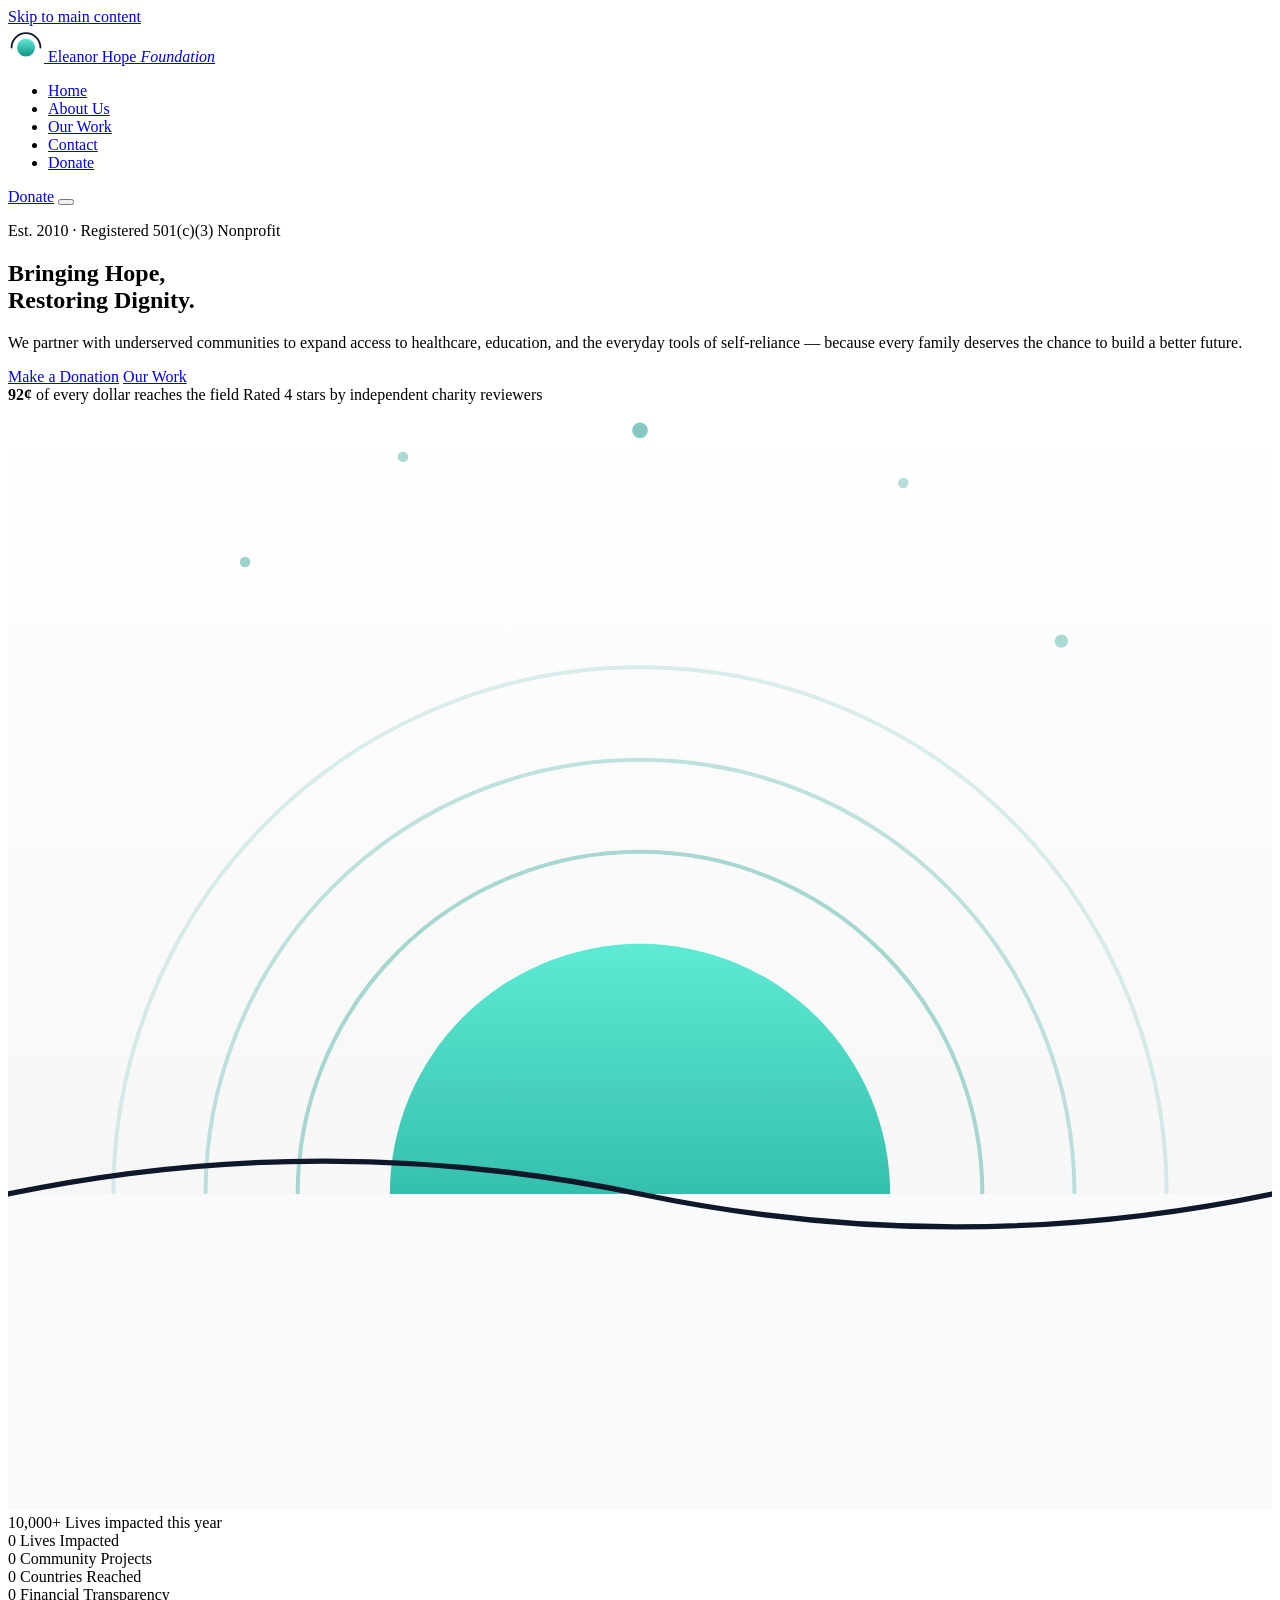
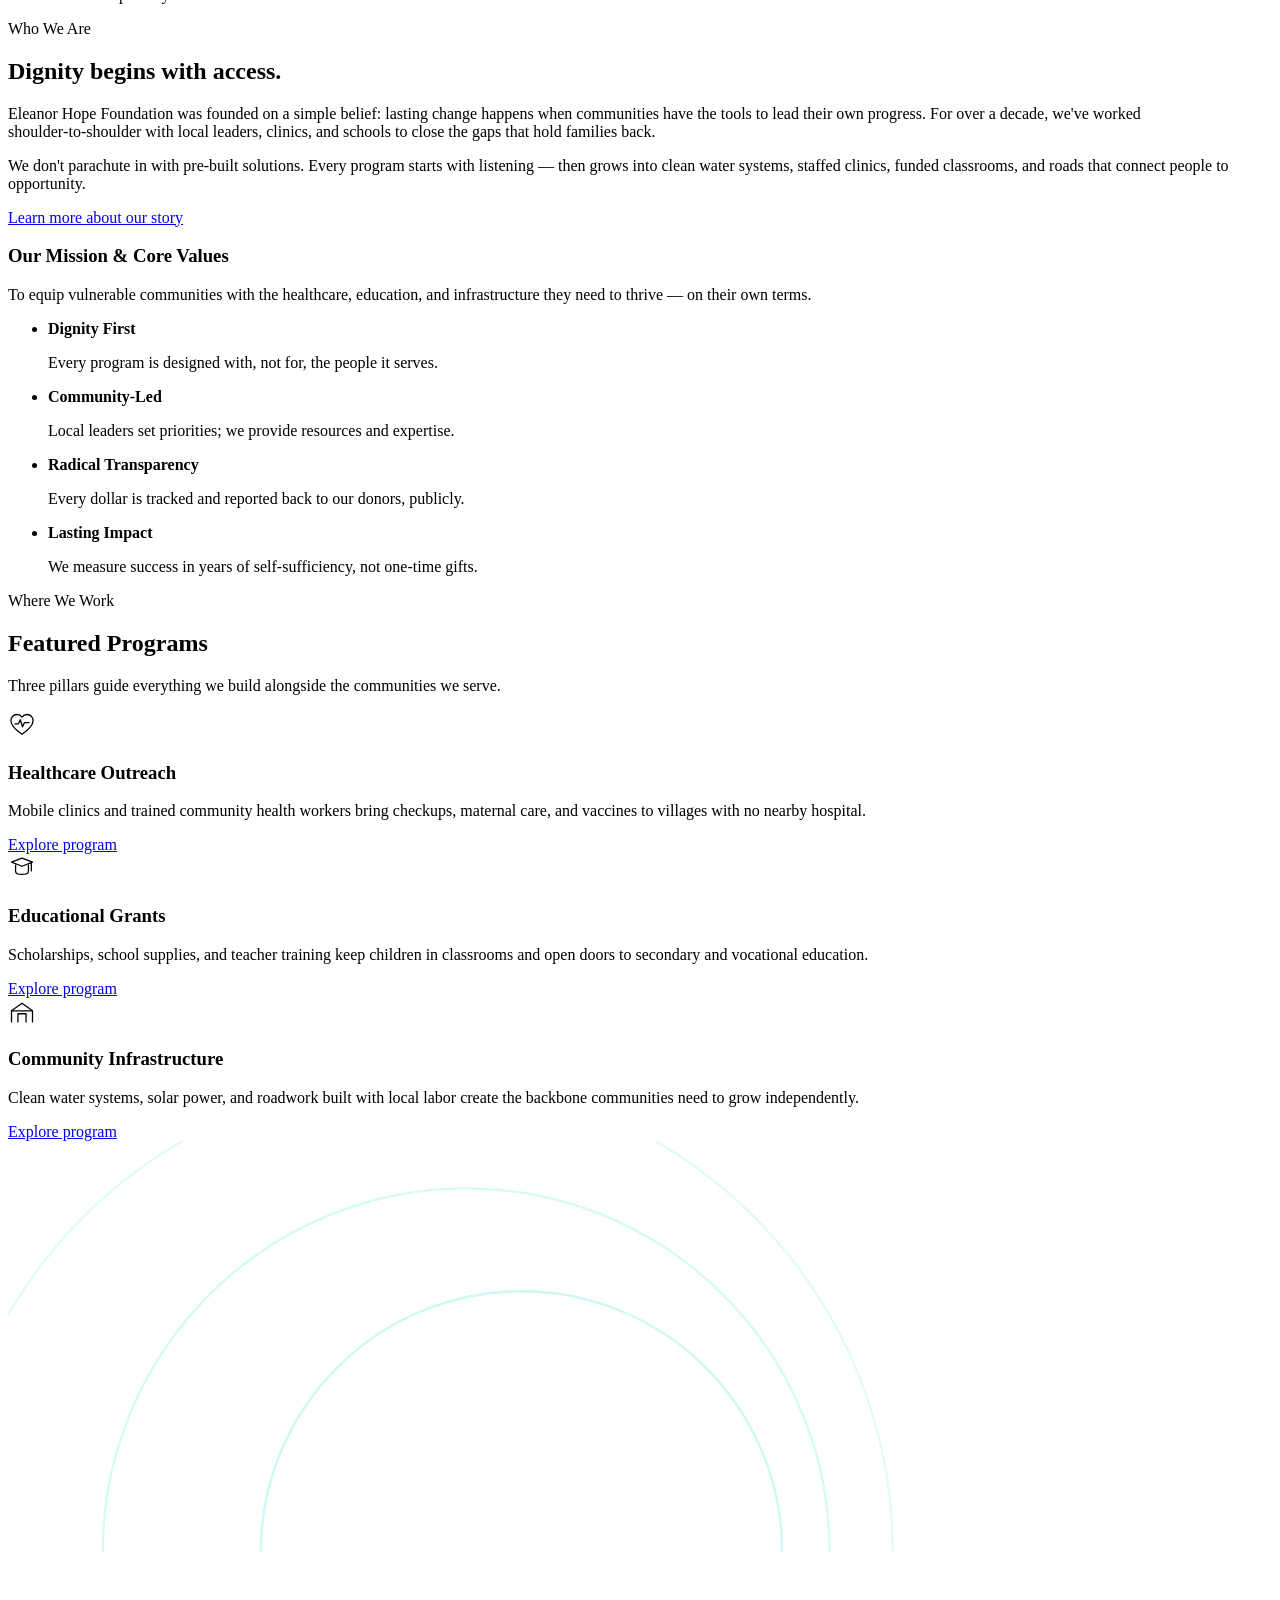
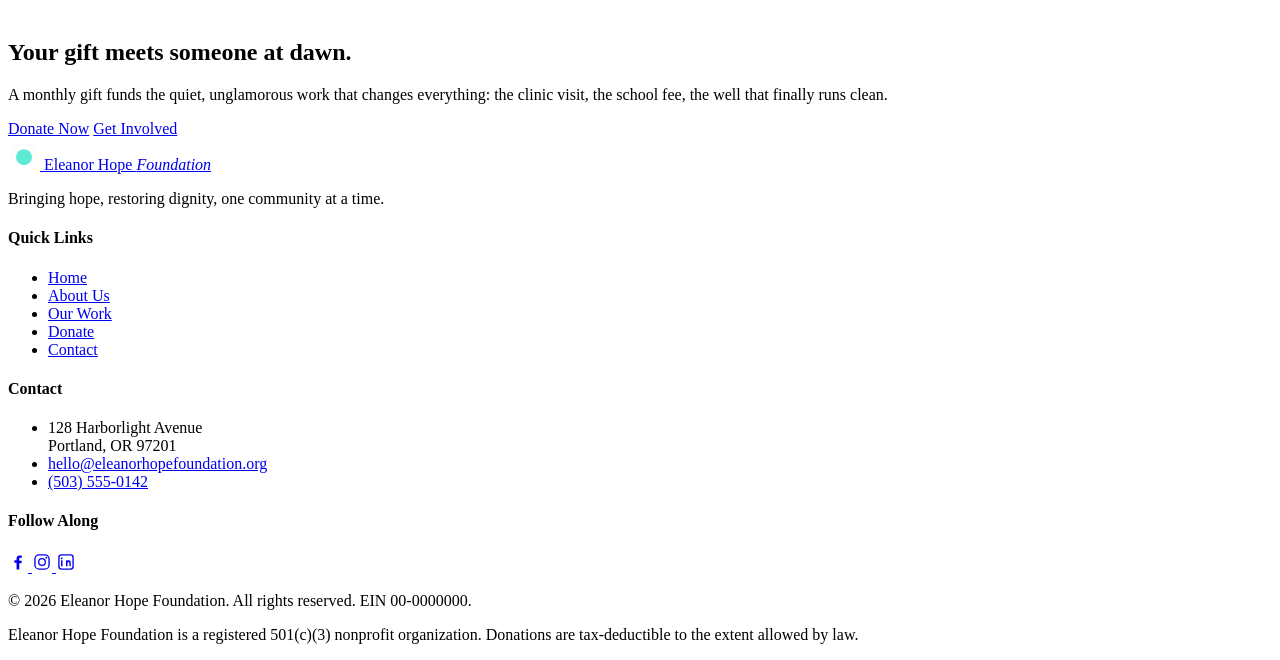
==== index.html @ 96073b72 "Force fix file casing for index.html" ====
<!DOCTYPE html>
<html lang="en">
<head>
<meta charset="UTF-8">
<meta name="viewport" content="width=device-width, initial-scale=1.0">
<title>Eleanor Hope Foundation — Bringing Hope, Restoring Dignity</title>
<meta name="description" content="Eleanor Hope Foundation partners with underserved communities to expand access to healthcare, education, and community infrastructure.">
<link rel="stylesheet" href="style.css">
</head>
<body>

<a class="skip-link" href="#main">Skip to main content</a>

<header class="site-header" id="site-header">
  <div class="container header-inner">

    <a href="index.html" class="brand">
      <span class="brand-mark" aria-hidden="true">
        <svg viewBox="0 0 40 40" width="36" height="36">
          <circle cx="20" cy="24" r="10" fill="url(#markGrad)"/>
          <path d="M4 24a16 16 0 0 1 32 0" fill="none" stroke="#0F172A" stroke-width="2" stroke-linecap="round"/>
          <defs>
            <linearGradient id="markGrad" x1="0" y1="0" x2="0" y2="1">
              <stop offset="0" stop-color="#5EEAD4"/>
              <stop offset="1" stop-color="#0D9488"/>
            </linearGradient>
          </defs>
        </svg>
      </span>
      <span class="brand-name">Eleanor Hope <em>Foundation</em></span>
    </a>

    <nav class="main-nav" id="main-nav" aria-label="Primary">
      <ul>
        <li><a href="index.html" class="active" aria-current="page">Home</a></li>
        <li><a href="about.html">About Us</a></li>
        <li><a href="programs.html">Our Work</a></li>
        <li><a href="contact.html">Contact</a></li>
        <li><a href="donate.html" class="btn btn-primary btn-donate-mobile">Donate</a></li>
      </ul>
    </nav>
    <div class="nav-backdrop" id="nav-backdrop"></div>

    <div class="header-actions">
      <a href="donate.html" class="btn btn-primary btn-sm btn-donate">Donate</a>
      <button class="hamburger" id="hamburger" aria-label="Toggle navigation menu" aria-expanded="false" aria-controls="main-nav">
        <span></span><span></span><span></span>
      </button>
    </div>

  </div>
</header>

<main id="main">

  <!-- ============ HERO ============ -->
  <section class="hero">
    <div class="container hero-inner">

      <div class="hero-content">
        <p class="eyebrow">Est. 2010 · Registered 501(c)(3) Nonprofit</p>
        <h1>Bringing Hope,<br><span class="text-teal">Restoring Dignity.</span></h1>
        <p class="hero-sub">We partner with underserved communities to expand access to healthcare, education, and the everyday tools of self‑reliance — because every family deserves the chance to build a better future.</p>
        <div class="hero-actions">
          <a href="donate.html" class="btn btn-primary btn-lg">Make a Donation</a>
          <a href="programs.html" class="btn btn-outline btn-lg">Our Work</a>
        </div>
        <div class="hero-trust">
          <span><strong>92¢</strong> of every dollar reaches the field</span>
          <span class="divider" aria-hidden="true"></span>
          <span>Rated 4 stars by independent charity reviewers</span>
        </div>
      </div>

      <div class="hero-visual" aria-hidden="true">
        <svg viewBox="0 0 480 420" width="100%" height="100%" preserveAspectRatio="xMidYMax meet">
          <defs>
            <linearGradient id="sunGrad" x1="0" y1="0" x2="0" y2="1">
              <stop offset="0" stop-color="#5EEAD4"/>
              <stop offset="1" stop-color="#0D9488"/>
            </linearGradient>
            <linearGradient id="skyFade" x1="0" y1="0" x2="0" y2="1">
              <stop offset="0" stop-color="#0F172A" stop-opacity="0"/>
              <stop offset="1" stop-color="#0F172A" stop-opacity="0.05"/>
            </linearGradient>
          </defs>
          <rect x="0" y="0" width="480" height="420" fill="url(#skyFade)"/>
          <circle cx="240" cy="10" r="3" fill="#0D9488" opacity="0.5"/>
          <circle cx="90" cy="60" r="2" fill="#0D9488" opacity="0.4"/>
          <circle cx="400" cy="90" r="2.5" fill="#0D9488" opacity="0.35"/>
          <circle cx="340" cy="30" r="2" fill="#0D9488" opacity="0.3"/>
          <circle cx="150" cy="20" r="2" fill="#0D9488" opacity="0.35"/>
          <path d="M40 300a200 200 0 0 1 400 0" fill="none" stroke="#0D9488" stroke-opacity="0.15" stroke-width="1.5"/>
          <path d="M75 300a165 165 0 0 1 330 0" fill="none" stroke="#0D9488" stroke-opacity="0.25" stroke-width="1.5"/>
          <path d="M110 300a130 130 0 0 1 260 0" fill="none" stroke="#0D9488" stroke-opacity="0.35" stroke-width="1.5"/>
          <circle cx="240" cy="300" r="95" fill="url(#sunGrad)"/>
          <rect x="0" y="300" width="480" height="120" fill="#F8FAFC"/>
          <path d="M0 300 Q 120 275 240 300 T 480 300" fill="none" stroke="#0F172A" stroke-width="2" stroke-linecap="round"/>
        </svg>

        <div class="hero-float-card">
          <span class="hero-float-number">10,000+</span>
          <span class="hero-float-label">Lives impacted this year</span>
        </div>
      </div>

    </div>
  </section>

  <!-- ============ IMPACT STATS ============ -->
  <section class="stats-bar" aria-label="Our impact in numbers">
    <div class="container stats-grid">
      <div class="stat">
        <span class="stat-number" data-count="10000" data-suffix="+">0</span>
        <span class="stat-label">Lives Impacted</span>
      </div>
      <div class="stat">
        <span class="stat-number" data-count="50" data-suffix="+">0</span>
        <span class="stat-label">Community Projects</span>
      </div>
      <div class="stat">
        <span class="stat-number" data-count="18" data-suffix="">0</span>
        <span class="stat-label">Countries Reached</span>
      </div>
      <div class="stat">
        <span class="stat-number" data-count="100" data-suffix="%">0</span>
        <span class="stat-label">Financial Transparency</span>
      </div>
    </div>
  </section>

  <!-- ============ ABOUT OVERVIEW ============ -->
  <section class="about-overview section">
    <div class="container about-grid">

      <div class="about-text">
        <p class="eyebrow">Who We Are</p>
        <h2>Dignity begins with access.</h2>
        <p>Eleanor Hope Foundation was founded on a simple belief: lasting change happens when communities have the tools to lead their own progress. For over a decade, we've worked shoulder‑to‑shoulder with local leaders, clinics, and schools to close the gaps that hold families back.</p>
        <p>We don't parachute in with pre‑built solutions. Every program starts with listening — then grows into clean water systems, staffed clinics, funded classrooms, and roads that connect people to opportunity.</p>
        <a href="about.html" class="link-arrow">Learn more about our story</a>
      </div>

      <div class="mission-card">
        <h3>Our Mission &amp; Core Values</h3>
        <p class="mission-statement">To equip vulnerable communities with the healthcare, education, and infrastructure they need to thrive — on their own terms.</p>
        <ul class="values-list">
          <li>
            <span class="value-mark" aria-hidden="true"></span>
            <div>
              <strong>Dignity First</strong>
              <p>Every program is designed with, not for, the people it serves.</p>
            </div>
          </li>
          <li>
            <span class="value-mark" aria-hidden="true"></span>
            <div>
              <strong>Community‑Led</strong>
              <p>Local leaders set priorities; we provide resources and expertise.</p>
            </div>
          </li>
          <li>
            <span class="value-mark" aria-hidden="true"></span>
            <div>
              <strong>Radical Transparency</strong>
              <p>Every dollar is tracked and reported back to our donors, publicly.</p>
            </div>
          </li>
          <li>
            <span class="value-mark" aria-hidden="true"></span>
            <div>
              <strong>Lasting Impact</strong>
              <p>We measure success in years of self‑sufficiency, not one‑time gifts.</p>
            </div>
          </li>
        </ul>
      </div>

    </div>
  </section>

  <!-- ============ FEATURED PROGRAMS ============ -->
  <section class="programs section" id="programs">
    <div class="container">

      <div class="section-heading">
        <p class="eyebrow">Where We Work</p>
        <h2>Featured Programs</h2>
        <p class="section-sub">Three pillars guide everything we build alongside the communities we serve.</p>
      </div>

      <div class="programs-grid">

        <article class="program-card">
          <div class="program-icon" aria-hidden="true">
            <svg viewBox="0 0 48 48" width="28" height="28">
              <path d="M24 40C13 32 5 25 5 16.5 5 10.6 9.6 6 15.4 6c3.4 0 6.5 1.7 8.6 4.4C26.1 7.7 29.2 6 32.6 6 38.4 6 43 10.6 43 16.5 43 25 35 32 24 40Z" fill="none" stroke="currentColor" stroke-width="2.2" stroke-linejoin="round"/>
              <path d="M12 22h6l3-7 4 12 3-7h8" fill="none" stroke="currentColor" stroke-width="2.2" stroke-linecap="round" stroke-linejoin="round"/>
            </svg>
          </div>
          <h3>Healthcare Outreach</h3>
          <p>Mobile clinics and trained community health workers bring checkups, maternal care, and vaccines to villages with no nearby hospital.</p>
          <a href="programs.html" class="link-arrow">Explore program</a>
        </article>

        <article class="program-card">
          <div class="program-icon" aria-hidden="true">
            <svg viewBox="0 0 48 48" width="28" height="28">
              <path d="M6 14 24 7l18 7-18 7Z" fill="none" stroke="currentColor" stroke-width="2.2" stroke-linejoin="round"/>
              <path d="M13 19v11c0 2.8 4.9 5 11 5s11-2.2 11-5V19" fill="none" stroke="currentColor" stroke-width="2.2" stroke-linecap="round"/>
              <path d="M40 16v13" fill="none" stroke="currentColor" stroke-width="2.2" stroke-linecap="round"/>
            </svg>
          </div>
          <h3>Educational Grants</h3>
          <p>Scholarships, school supplies, and teacher training keep children in classrooms and open doors to secondary and vocational education.</p>
          <a href="programs.html" class="link-arrow">Explore program</a>
        </article>

        <article class="program-card">
          <div class="program-icon" aria-hidden="true">
            <svg viewBox="0 0 48 48" width="28" height="28">
              <path d="M6 42V22l18-13 18 13v20" fill="none" stroke="currentColor" stroke-width="2.2" stroke-linejoin="round"/>
              <path d="M17 42V27h14v15" fill="none" stroke="currentColor" stroke-width="2.2" stroke-linejoin="round"/>
              <path d="M6 22h36" fill="none" stroke="currentColor" stroke-width="2.2" stroke-linecap="round"/>
            </svg>
          </div>
          <h3>Community Infrastructure</h3>
          <p>Clean water systems, solar power, and roadwork built with local labor create the backbone communities need to grow independently.</p>
          <a href="programs.html" class="link-arrow">Explore program</a>
        </article>

      </div>
    </div>
  </section>

  <!-- ============ CTA BANNER ============ -->
  <section class="cta-banner">
    <div class="cta-decoration" aria-hidden="true">
      <svg viewBox="0 0 800 300" width="100%" height="100%" preserveAspectRatio="none">
        <path d="M-40 260a300 300 0 0 1 600 0" fill="none" stroke="#5EEAD4" stroke-opacity="0.18" stroke-width="1.5"/>
        <path d="M60 260a230 230 0 0 1 460 0" fill="none" stroke="#5EEAD4" stroke-opacity="0.25" stroke-width="1.5"/>
        <path d="M160 260a165 165 0 0 1 330 0" fill="none" stroke="#5EEAD4" stroke-opacity="0.3" stroke-width="1.5"/>
      </svg>
    </div>
    <div class="container cta-inner">
      <h2>Your gift meets someone at dawn.</h2>
      <p>A monthly gift funds the quiet, unglamorous work that changes everything: the clinic visit, the school fee, the well that finally runs clean.</p>
      <div class="cta-actions">
        <a href="donate.html" class="btn btn-primary btn-lg">Donate Now</a>
        <a href="contact.html" class="btn btn-ghost btn-lg">Get Involved</a>
      </div>
    </div>
  </section>

</main>

<footer class="site-footer">
  <div class="container footer-grid">

    <div class="footer-brand">
      <a href="index.html" class="brand brand-footer">
        <span class="brand-mark" aria-hidden="true">
          <svg viewBox="0 0 40 40" width="32" height="32">
            <circle cx="20" cy="24" r="10" fill="#5EEAD4"/>
            <path d="M4 24a16 16 0 0 1 32 0" fill="none" stroke="#F8FAFC" stroke-width="2" stroke-linecap="round"/>
          </svg>
        </span>
        <span class="brand-name">Eleanor Hope <em>Foundation</em></span>
      </a>
      <p class="footer-tagline">Bringing hope, restoring dignity, one community at a time.</p>
    </div>

    <nav class="footer-col" aria-label="Footer navigation">
      <h4>Quick Links</h4>
      <ul>
        <li><a href="index.html">Home</a></li>
        <li><a href="about.html">About Us</a></li>
        <li><a href="programs.html">Our Work</a></li>
        <li><a href="donate.html">Donate</a></li>
        <li><a href="contact.html">Contact</a></li>
      </ul>
    </nav>

    <div class="footer-col">
      <h4>Contact</h4>
      <ul class="footer-contact">
        <li>128 Harborlight Avenue<br>Portland, OR 97201</li>
        <li><a href="mailto:hello@eleanorhopefoundation.org">hello@eleanorhopefoundation.org</a></li>
        <li><a href="tel:+15035550142">(503) 555‑0142</a></li>
      </ul>
    </div>

    <div class="footer-col">
      <h4>Follow Along</h4>
      <div class="social-links">
        <a href="#" aria-label="Eleanor Hope Foundation on Facebook">
          <svg viewBox="0 0 24 24" width="20" height="20"><path fill="currentColor" d="M13.5 21v-7.6h2.6l.4-3h-3v-1.9c0-.9.2-1.5 1.5-1.5h1.6V4.3C15.9 4.2 15 4.1 14 4.1c-2.2 0-3.7 1.3-3.7 3.8v2.1H7.7v3h2.6V21h3.2Z"/></svg>
        </a>
        <a href="#" aria-label="Eleanor Hope Foundation on Instagram">
          <svg viewBox="0 0 24 24" width="20" height="20"><rect x="3.5" y="3.5" width="17" height="17" rx="5" fill="none" stroke="currentColor" stroke-width="1.6"/><circle cx="12" cy="12" r="4" fill="none" stroke="currentColor" stroke-width="1.6"/><circle cx="17.2" cy="6.8" r="1.1" fill="currentColor"/></svg>
        </a>
        <a href="#" aria-label="Eleanor Hope Foundation on LinkedIn">
          <svg viewBox="0 0 24 24" width="20" height="20"><rect x="3.5" y="3.5" width="17" height="17" rx="3" fill="none" stroke="currentColor" stroke-width="1.6"/><path fill="currentColor" d="M7.8 10v7.2H6V10h1.8Zm-.9-1.4a1 1 0 1 1 0-2.1 1 1 0 0 1 0 2.1ZM17.9 17.2h-1.8v-3.6c0-.9-.3-1.5-1.1-1.5-.6 0-1 .4-1.1.8-.1.2-.1.4-.1.7v3.6H12s0-6.5 0-7.2h1.8v1c.2-.4.7-1 1.7-1 1.2 0 2.2.8 2.2 2.6v4.6Z"/></svg>
        </a>
      </div>
    </div>

  </div>

  <div class="footer-bottom">
    <div class="container footer-bottom-inner">
      <p>© 2026 Eleanor Hope Foundation. All rights reserved. EIN 00‑0000000.</p>
      <p>Eleanor Hope Foundation is a registered 501(c)(3) nonprofit organization. Donations are tax‑deductible to the extent allowed by law.</p>
    </div>
  </div>
</footer>

<script src="script.js"></script>
</body>
</html>
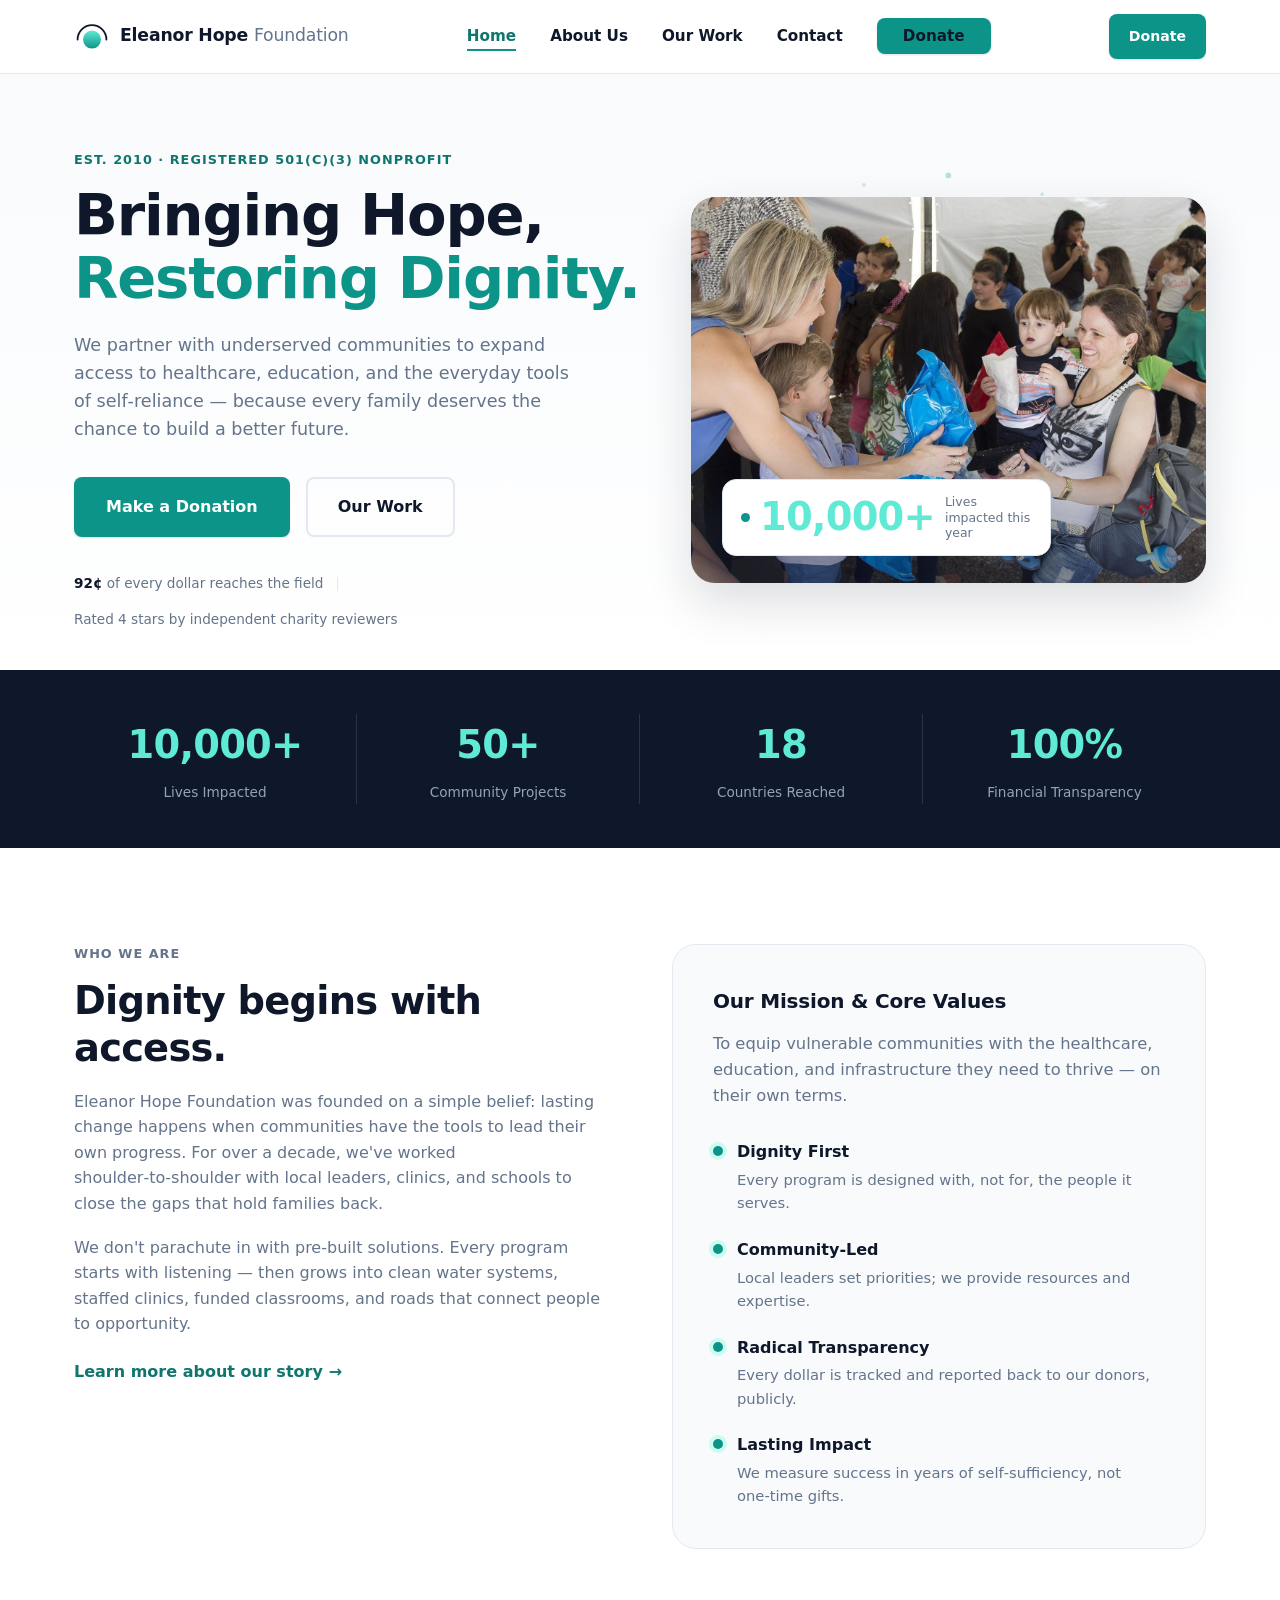
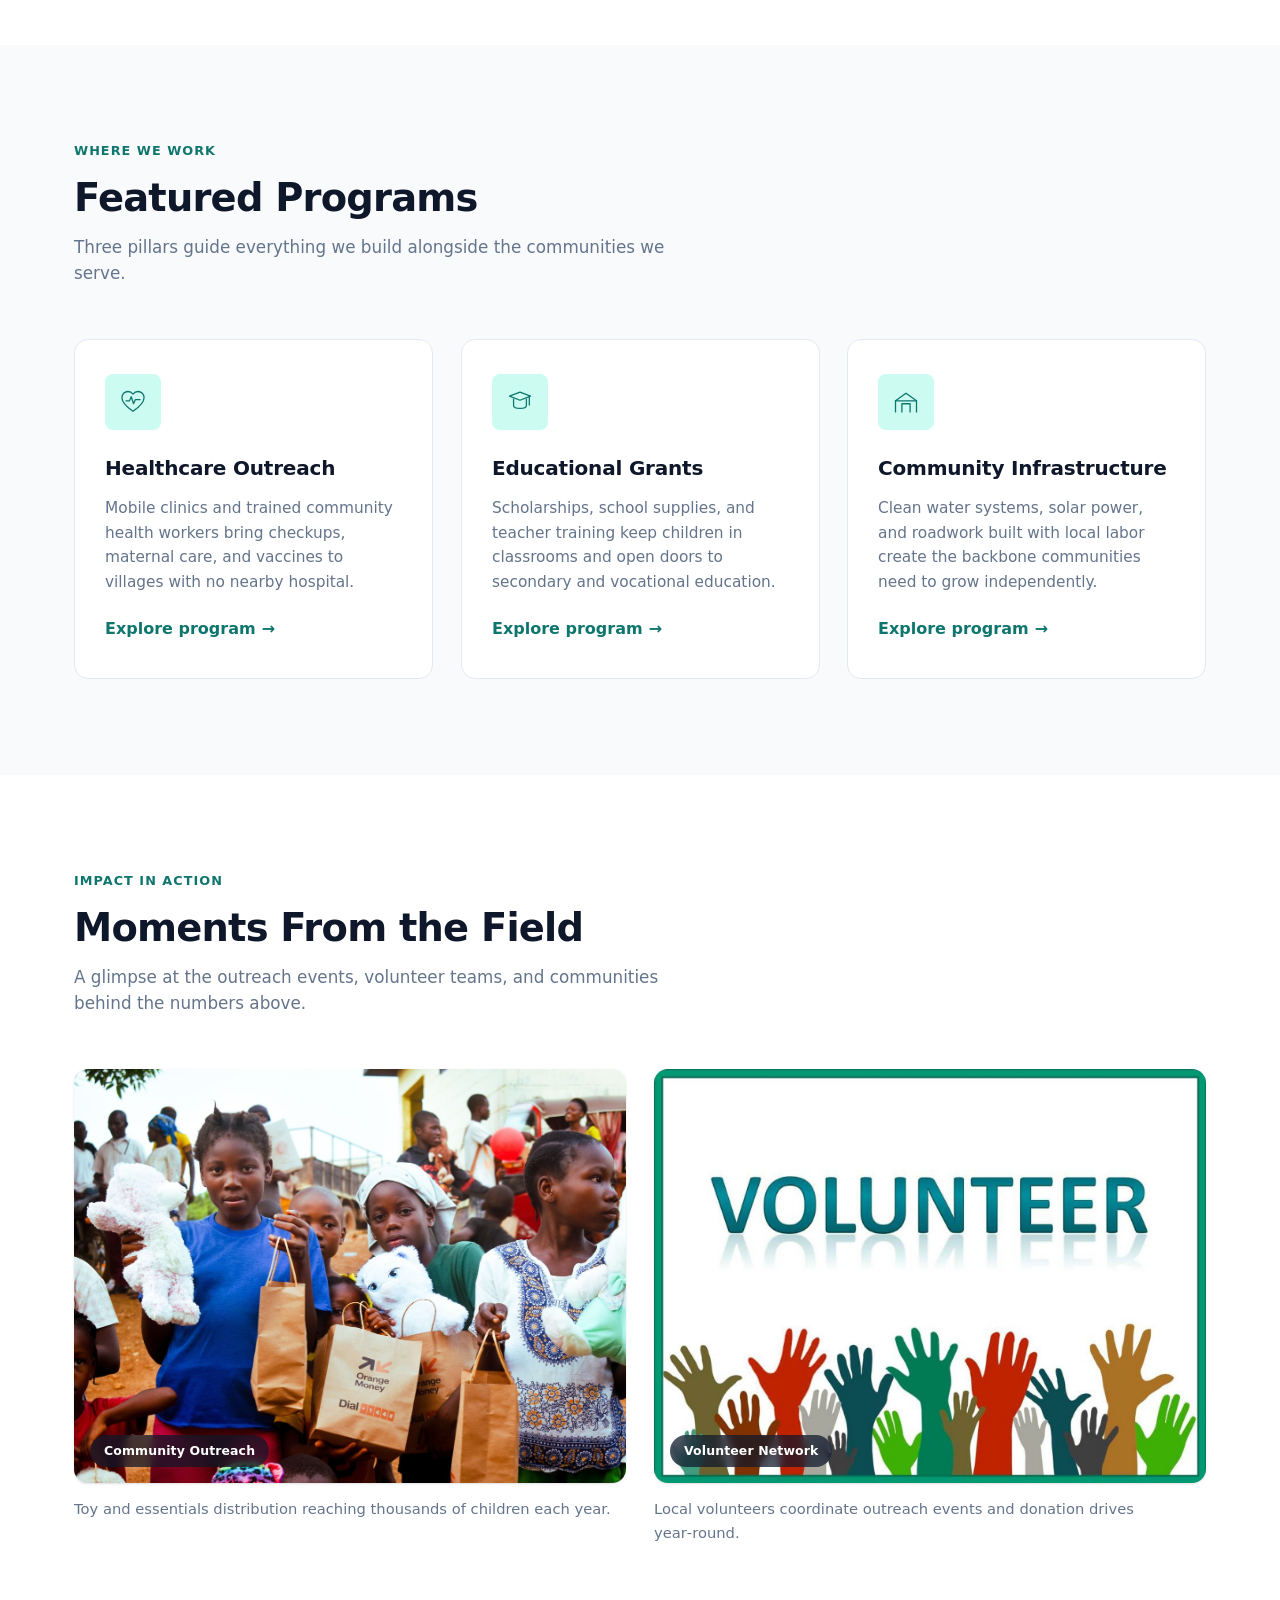
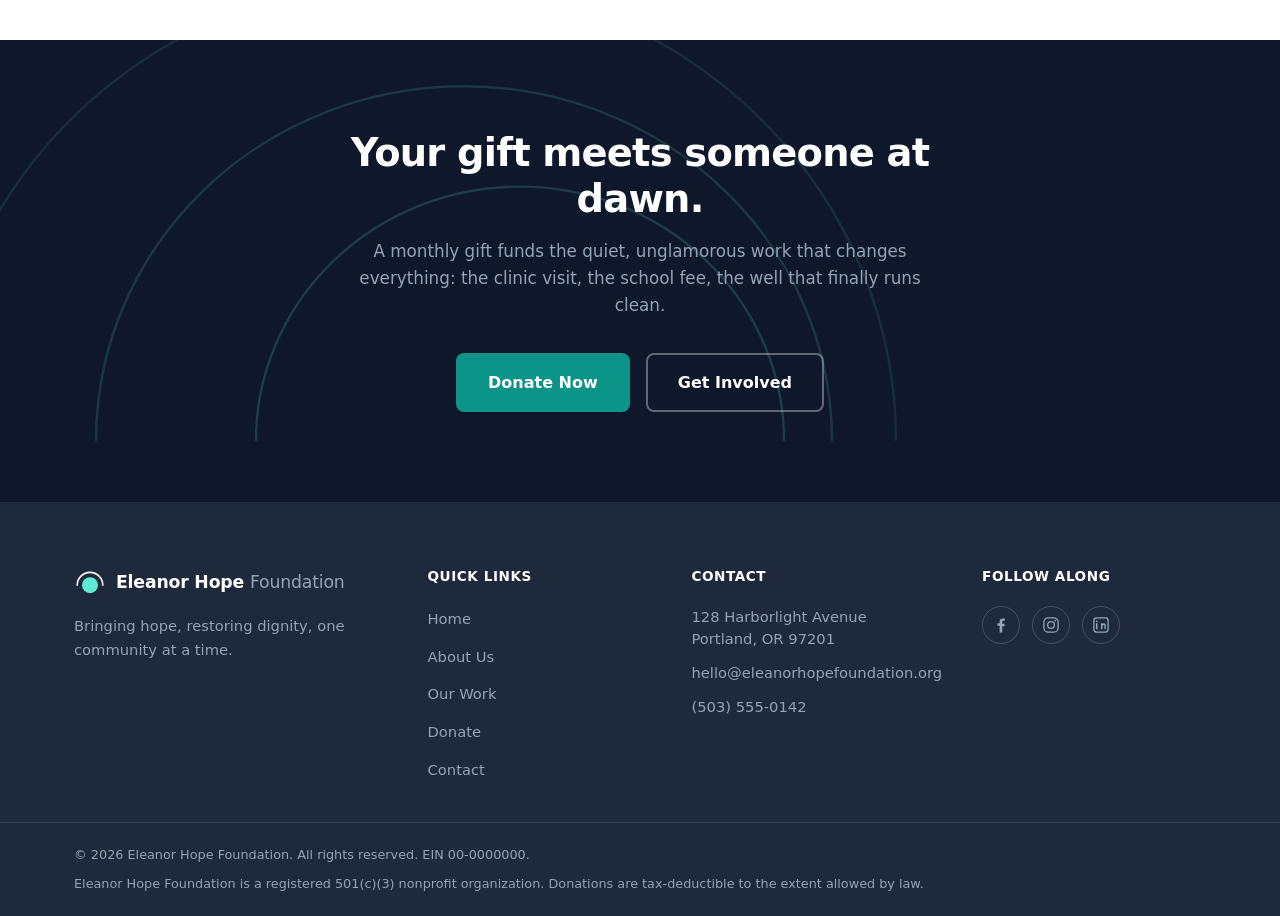
==== commit 0282469c: "Add new images and styling to homepage" ====
--- a/index.html
+++ b/index.html
@@ -72,35 +72,45 @@
         </div>
       </div>
 
-      <div class="hero-visual" aria-hidden="true">
-        <svg viewBox="0 0 480 420" width="100%" height="100%" preserveAspectRatio="xMidYMax meet">
-          <defs>
-            <linearGradient id="sunGrad" x1="0" y1="0" x2="0" y2="1">
-              <stop offset="0" stop-color="#5EEAD4"/>
-              <stop offset="1" stop-color="#0D9488"/>
-            </linearGradient>
-            <linearGradient id="skyFade" x1="0" y1="0" x2="0" y2="1">
-              <stop offset="0" stop-color="#0F172A" stop-opacity="0"/>
-              <stop offset="1" stop-color="#0F172A" stop-opacity="0.05"/>
-            </linearGradient>
-          </defs>
-          <rect x="0" y="0" width="480" height="420" fill="url(#skyFade)"/>
-          <circle cx="240" cy="10" r="3" fill="#0D9488" opacity="0.5"/>
-          <circle cx="90" cy="60" r="2" fill="#0D9488" opacity="0.4"/>
-          <circle cx="400" cy="90" r="2.5" fill="#0D9488" opacity="0.35"/>
-          <circle cx="340" cy="30" r="2" fill="#0D9488" opacity="0.3"/>
-          <circle cx="150" cy="20" r="2" fill="#0D9488" opacity="0.35"/>
-          <path d="M40 300a200 200 0 0 1 400 0" fill="none" stroke="#0D9488" stroke-opacity="0.15" stroke-width="1.5"/>
-          <path d="M75 300a165 165 0 0 1 330 0" fill="none" stroke="#0D9488" stroke-opacity="0.25" stroke-width="1.5"/>
-          <path d="M110 300a130 130 0 0 1 260 0" fill="none" stroke="#0D9488" stroke-opacity="0.35" stroke-width="1.5"/>
-          <circle cx="240" cy="300" r="95" fill="url(#sunGrad)"/>
-          <rect x="0" y="300" width="480" height="120" fill="#F8FAFC"/>
-          <path d="M0 300 Q 120 275 240 300 T 480 300" fill="none" stroke="#0F172A" stroke-width="2" stroke-linecap="round"/>
-        </svg>
-
-        <div class="hero-float-card">
-          <span class="hero-float-number">10,000+</span>
-          <span class="hero-float-label">Lives impacted this year</span>
+      <div class="hero-visual">
+        <div class="hero-visual-decoration" aria-hidden="true">
+          <svg viewBox="0 0 480 420" width="100%" height="100%" preserveAspectRatio="xMidYMax meet">
+            <defs>
+              <linearGradient id="sunGrad" x1="0" y1="0" x2="0" y2="1">
+                <stop offset="0" stop-color="#5EEAD4"/>
+                <stop offset="1" stop-color="#0D9488"/>
+              </linearGradient>
+              <linearGradient id="skyFade" x1="0" y1="0" x2="0" y2="1">
+                <stop offset="0" stop-color="#0F172A" stop-opacity="0"/>
+                <stop offset="1" stop-color="#0F172A" stop-opacity="0.05"/>
+              </linearGradient>
+            </defs>
+            <rect x="0" y="0" width="480" height="420" fill="url(#skyFade)"/>
+            <circle cx="240" cy="10" r="3" fill="#0D9488" opacity="0.5"/>
+            <circle cx="90" cy="60" r="2" fill="#0D9488" opacity="0.4"/>
+            <circle cx="400" cy="90" r="2.5" fill="#0D9488" opacity="0.35"/>
+            <circle cx="340" cy="30" r="2" fill="#0D9488" opacity="0.3"/>
+            <circle cx="150" cy="20" r="2" fill="#0D9488" opacity="0.35"/>
+            <path d="M40 300a200 200 0 0 1 400 0" fill="none" stroke="#0D9488" stroke-opacity="0.15" stroke-width="1.5"/>
+            <path d="M75 300a165 165 0 0 1 330 0" fill="none" stroke="#0D9488" stroke-opacity="0.25" stroke-width="1.5"/>
+            <path d="M110 300a130 130 0 0 1 260 0" fill="none" stroke="#0D9488" stroke-opacity="0.35" stroke-width="1.5"/>
+            <circle cx="240" cy="300" r="95" fill="url(#sunGrad)"/>
+          </svg>
+        </div>
+
+        <div class="hero-photo-frame">
+          <img
+            src="images/hero-impact.jpg"
+            alt="A volunteer smiles while handing a bag of supplies to a young child during a community outreach event."
+            class="hero-photo"
+            width="1600" height="1066"
+            loading="eager" fetchpriority="high">
+
+          <div class="hero-float-card">
+            <span class="pulse-dot" aria-hidden="true"></span>
+            <span class="hero-float-number stat-number" data-count="10000" data-suffix="+">0</span>
+            <span class="hero-float-label">Lives impacted this year</span>
+          </div>
         </div>
       </div>
 
@@ -133,7 +143,7 @@
   <section class="about-overview section">
     <div class="container about-grid">
 
-      <div class="about-text">
+      <div class="about-text reveal">
         <p class="eyebrow">Who We Are</p>
         <h2>Dignity begins with access.</h2>
         <p>Eleanor Hope Foundation was founded on a simple belief: lasting change happens when communities have the tools to lead their own progress. For over a decade, we've worked shoulder‑to‑shoulder with local leaders, clinics, and schools to close the gaps that hold families back.</p>
@@ -141,7 +151,7 @@
         <a href="about.html" class="link-arrow">Learn more about our story</a>
       </div>
 
-      <div class="mission-card">
+      <div class="mission-card reveal">
         <h3>Our Mission &amp; Core Values</h3>
         <p class="mission-statement">To equip vulnerable communities with the healthcare, education, and infrastructure they need to thrive — on their own terms.</p>
         <ul class="values-list">
@@ -183,7 +193,7 @@
   <section class="programs section" id="programs">
     <div class="container">
 
-      <div class="section-heading">
+      <div class="section-heading reveal">
         <p class="eyebrow">Where We Work</p>
         <h2>Featured Programs</h2>
         <p class="section-sub">Three pillars guide everything we build alongside the communities we serve.</p>
@@ -191,7 +201,7 @@
 
       <div class="programs-grid">
 
-        <article class="program-card">
+        <article class="program-card reveal">
           <div class="program-icon" aria-hidden="true">
             <svg viewBox="0 0 48 48" width="28" height="28">
               <path d="M24 40C13 32 5 25 5 16.5 5 10.6 9.6 6 15.4 6c3.4 0 6.5 1.7 8.6 4.4C26.1 7.7 29.2 6 32.6 6 38.4 6 43 10.6 43 16.5 43 25 35 32 24 40Z" fill="none" stroke="currentColor" stroke-width="2.2" stroke-linejoin="round"/>
@@ -203,7 +213,7 @@
           <a href="programs.html" class="link-arrow">Explore program</a>
         </article>
 
-        <article class="program-card">
+        <article class="program-card reveal">
           <div class="program-icon" aria-hidden="true">
             <svg viewBox="0 0 48 48" width="28" height="28">
               <path d="M6 14 24 7l18 7-18 7Z" fill="none" stroke="currentColor" stroke-width="2.2" stroke-linejoin="round"/>
@@ -216,7 +226,7 @@
           <a href="programs.html" class="link-arrow">Explore program</a>
         </article>
 
-        <article class="program-card">
+        <article class="program-card reveal">
           <div class="program-icon" aria-hidden="true">
             <svg viewBox="0 0 48 48" width="28" height="28">
               <path d="M6 42V22l18-13 18 13v20" fill="none" stroke="currentColor" stroke-width="2.2" stroke-linejoin="round"/>
@@ -228,6 +238,44 @@
           <p>Clean water systems, solar power, and roadwork built with local labor create the backbone communities need to grow independently.</p>
           <a href="programs.html" class="link-arrow">Explore program</a>
         </article>
+
+      </div>
+    </div>
+  </section>
+
+  <!-- ============ IMPACT GALLERY ============ -->
+  <section class="gallery section" id="gallery">
+    <div class="container">
+
+      <div class="section-heading reveal">
+        <p class="eyebrow">Impact in Action</p>
+        <h2>Moments From the Field</h2>
+        <p class="section-sub">A glimpse at the outreach events, volunteer teams, and communities behind the numbers above.</p>
+      </div>
+
+      <div class="gallery-grid">
+
+        <figure class="gallery-card reveal">
+          <div class="gallery-media">
+            <img
+              src="images/community-outreach.jpg"
+              alt="A group of children hold stuffed animal toys and gift bags after a community aid distribution event."
+              loading="lazy" width="1400" height="933">
+            <span class="gallery-badge">Community Outreach</span>
+          </div>
+          <figcaption>Toy and essentials distribution reaching thousands of children each year.</figcaption>
+        </figure>
+
+        <figure class="gallery-card reveal">
+          <div class="gallery-media">
+            <img
+              src="images/volunteer-banner.jpg"
+              alt="Illustration of raised hands in many colors beneath the word Volunteer, encouraging community members to get involved."
+              loading="lazy" width="1400" height="1050">
+            <span class="gallery-badge">Volunteer Network</span>
+          </div>
+          <figcaption>Local volunteers coordinate outreach events and donation drives year‑round.</figcaption>
+        </figure>
 
       </div>
     </div>
@@ -242,7 +290,7 @@
         <path d="M160 260a165 165 0 0 1 330 0" fill="none" stroke="#5EEAD4" stroke-opacity="0.3" stroke-width="1.5"/>
       </svg>
     </div>
-    <div class="container cta-inner">
+    <div class="container cta-inner reveal">
       <h2>Your gift meets someone at dawn.</h2>
       <p>A monthly gift funds the quiet, unglamorous work that changes everything: the clinic visit, the school fee, the well that finally runs clean.</p>
       <div class="cta-actions">
--- a/style.css
+++ b/style.css
@@ -0,0 +1,792 @@
+/* ============================================
+   Eleanor Hope Foundation — Stylesheet
+   ============================================ */
+
+:root {
+  /* Color tokens */
+  --navy: #0F172A;
+  --navy-700: #1E293B;
+  --teal: #0D9488;
+  --teal-600: #0F766E;
+  --teal-300: #5EEAD4;
+  --teal-100: #CCFBF1;
+  --warm-gray: #F8FAFC;
+  --white: #FFFFFF;
+  --slate-500: #64748B;
+  --slate-400: #94A3B8;
+  --slate-200: #E2E8F0;
+  --slate-100: #F1F5F9;
+
+  /* Type */
+  --font-sans: 'Inter', system-ui, -apple-system, 'Segoe UI', Roboto, Helvetica, Arial, sans-serif;
+
+  /* Layout */
+  --container-w: 1180px;
+  --radius-sm: 8px;
+  --radius-md: 14px;
+  --radius-lg: 24px;
+  --shadow-sm: 0 1px 2px rgba(15, 23, 42, 0.06), 0 1px 3px rgba(15, 23, 42, 0.08);
+  --shadow-md: 0 8px 24px rgba(15, 23, 42, 0.08);
+  --shadow-lg: 0 20px 48px rgba(15, 23, 42, 0.14);
+  --transition: 200ms cubic-bezier(0.4, 0, 0.2, 1);
+}
+
+/* ============ Reset ============ */
+*, *::before, *::after { box-sizing: border-box; }
+html { scroll-behavior: smooth; }
+@media (prefers-reduced-motion: reduce) {
+  html { scroll-behavior: auto; }
+  *, *::before, *::after {
+    animation-duration: 0.01ms !important;
+    animation-iteration-count: 1 !important;
+    transition-duration: 0.01ms !important;
+    scroll-behavior: auto !important;
+  }
+}
+
+body {
+  margin: 0;
+  font-family: var(--font-sans);
+  color: var(--navy);
+  background: var(--white);
+  line-height: 1.6;
+  -webkit-font-smoothing: antialiased;
+}
+
+img, svg { display: block; max-width: 100%; }
+a { color: inherit; text-decoration: none; }
+ul { margin: 0; padding: 0; list-style: none; }
+h1, h2, h3, h4, p { margin: 0; }
+button { font: inherit; cursor: pointer; }
+
+.container {
+  width: 100%;
+  max-width: var(--container-w);
+  margin-inline: auto;
+  padding-inline: 24px;
+}
+
+.section { padding-block: 96px; }
+
+:focus-visible {
+  outline: 3px solid var(--teal);
+  outline-offset: 3px;
+  border-radius: 4px;
+}
+
+.skip-link {
+  position: absolute;
+  left: -999px;
+  top: auto;
+  background: var(--navy);
+  color: var(--white);
+  padding: 12px 20px;
+  border-radius: var(--radius-sm);
+  z-index: 200;
+}
+.skip-link:focus {
+  left: 24px;
+  top: 24px;
+}
+
+/* ============ Typography ============ */
+h1 {
+  font-size: clamp(2.4rem, 4.6vw, 3.6rem);
+  font-weight: 800;
+  letter-spacing: -0.02em;
+  line-height: 1.1;
+}
+h2 {
+  font-size: clamp(1.9rem, 3vw, 2.5rem);
+  font-weight: 800;
+  letter-spacing: -0.02em;
+  line-height: 1.2;
+}
+h3 {
+  font-size: 1.25rem;
+  font-weight: 700;
+  letter-spacing: -0.01em;
+}
+.eyebrow {
+  font-size: 0.8rem;
+  font-weight: 700;
+  letter-spacing: 0.08em;
+  text-transform: uppercase;
+  color: var(--teal-600);
+  margin-bottom: 14px;
+}
+.text-teal { color: var(--teal); }
+
+.link-arrow {
+  display: inline-flex;
+  align-items: center;
+  gap: 6px;
+  margin-top: 22px;
+  font-weight: 600;
+  color: var(--teal-600);
+  border-bottom: 2px solid transparent;
+  transition: border-color var(--transition);
+}
+.link-arrow::after {
+  content: "→";
+  transition: transform var(--transition);
+}
+.link-arrow:hover { border-color: var(--teal-600); }
+.link-arrow:hover::after { transform: translateX(3px); }
+
+/* ============ Buttons ============ */
+.btn {
+  display: inline-flex;
+  align-items: center;
+  justify-content: center;
+  gap: 8px;
+  padding: 12px 24px;
+  border-radius: var(--radius-sm);
+  font-weight: 600;
+  font-size: 0.95rem;
+  border: 2px solid transparent;
+  transition: transform var(--transition), box-shadow var(--transition), background var(--transition), border-color var(--transition), color var(--transition);
+  white-space: nowrap;
+}
+.btn-lg { padding: 15px 30px; font-size: 1rem; }
+.btn-sm { padding: 9px 18px; font-size: 0.88rem; }
+
+.btn-primary {
+  background: var(--teal);
+  color: var(--white);
+  box-shadow: var(--shadow-sm);
+}
+.btn-primary:hover {
+  background: var(--teal-600);
+  transform: translateY(-2px);
+  box-shadow: var(--shadow-md);
+}
+
+.btn-outline {
+  background: transparent;
+  color: var(--navy);
+  border-color: var(--slate-200);
+}
+.btn-outline:hover {
+  border-color: var(--navy);
+  transform: translateY(-2px);
+}
+
+.btn-ghost {
+  background: transparent;
+  color: var(--white);
+  border-color: rgba(248, 250, 252, 0.35);
+}
+.btn-ghost:hover {
+  border-color: var(--white);
+  transform: translateY(-2px);
+}
+
+/* ============ Header ============ */
+.site-header {
+  position: sticky;
+  top: 0;
+  z-index: 100;
+  background: rgba(255, 255, 255, 0.92);
+  backdrop-filter: blur(10px);
+  border-bottom: 1px solid var(--slate-200);
+}
+
+.header-inner {
+  display: flex;
+  align-items: center;
+  justify-content: space-between;
+  gap: 24px;
+  padding-block: 14px;
+}
+
+.brand {
+  display: flex;
+  align-items: center;
+  gap: 10px;
+  flex-shrink: 0;
+}
+.brand-name {
+  font-weight: 800;
+  font-size: 1.08rem;
+  letter-spacing: -0.01em;
+  color: var(--navy);
+}
+.brand-name em {
+  font-style: normal;
+  font-weight: 500;
+  color: var(--slate-500);
+}
+
+.main-nav ul {
+  display: flex;
+  align-items: center;
+  gap: 34px;
+}
+.main-nav a {
+  font-weight: 600;
+  font-size: 0.95rem;
+  color: var(--navy);
+  position: relative;
+  padding-block: 4px;
+}
+.main-nav a::after {
+  content: "";
+  position: absolute;
+  left: 0;
+  bottom: -2px;
+  width: 0;
+  height: 2px;
+  background: var(--teal);
+  transition: width var(--transition);
+}
+.main-nav a:hover::after,
+.main-nav a.active::after {
+  width: 100%;
+}
+.main-nav a.active { color: var(--teal-600); }
+
+.header-actions {
+  display: flex;
+  align-items: center;
+  gap: 14px;
+}
+
+.hamburger {
+  display: none;
+  flex-direction: column;
+  justify-content: center;
+  gap: 5px;
+  width: 40px;
+  height: 40px;
+  background: transparent;
+  border: 1px solid var(--slate-200);
+  border-radius: var(--radius-sm);
+  padding: 0;
+}
+.hamburger span {
+  display: block;
+  width: 18px;
+  height: 2px;
+  margin-inline: auto;
+  background: var(--navy);
+  transition: transform var(--transition), opacity var(--transition);
+}
+.hamburger[aria-expanded="true"] span:nth-child(1) { transform: translateY(7px) rotate(45deg); }
+.hamburger[aria-expanded="true"] span:nth-child(2) { opacity: 0; }
+.hamburger[aria-expanded="true"] span:nth-child(3) { transform: translateY(-7px) rotate(-45deg); }
+
+/* ============ Hero ============ */
+.hero {
+  background: linear-gradient(180deg, var(--warm-gray) 0%, var(--white) 100%);
+  overflow: hidden;
+}
+.hero-inner {
+  display: grid;
+  grid-template-columns: 1.05fr 0.95fr;
+  align-items: center;
+  gap: 48px;
+  padding-block: 76px 40px;
+}
+.hero-sub {
+  margin-top: 20px;
+  font-size: 1.1rem;
+  color: var(--slate-500);
+  max-width: 46ch;
+}
+.hero-actions {
+  display: flex;
+  flex-wrap: wrap;
+  gap: 16px;
+  margin-top: 34px;
+}
+.hero-trust {
+  display: flex;
+  flex-wrap: wrap;
+  align-items: center;
+  gap: 14px;
+  margin-top: 36px;
+  font-size: 0.85rem;
+  color: var(--slate-500);
+}
+.hero-trust strong { color: var(--navy); }
+.hero-trust .divider {
+  width: 1px;
+  height: 14px;
+  background: var(--slate-200);
+}
+
+.hero-visual {
+  position: relative;
+}
+
+/* Faint arc motif sitting behind the hero photo */
+.hero-visual-decoration {
+  position: absolute;
+  inset: -8% -6% 6% -6%;
+  z-index: 0;
+  opacity: 0.55;
+  pointer-events: none;
+}
+
+.hero-photo-frame {
+  position: relative;
+  z-index: 1;
+  border-radius: var(--radius-lg);
+  overflow: hidden;
+  box-shadow: var(--shadow-lg);
+  aspect-ratio: 4 / 3;
+  isolation: isolate;
+}
+.hero-photo {
+  width: 100%;
+  height: 100%;
+  object-fit: cover;
+  display: block;
+  transition: transform 700ms cubic-bezier(0.4, 0, 0.2, 1);
+}
+.hero-photo-frame:hover .hero-photo {
+  transform: scale(1.045);
+}
+/* Soft gradient so the badge stays legible over any photo */
+.hero-photo-frame::after {
+  content: "";
+  position: absolute;
+  inset: 0;
+  background: linear-gradient(0deg, rgba(15, 23, 42, 0.45) 0%, rgba(15, 23, 42, 0) 38%);
+  pointer-events: none;
+}
+
+.hero-float-card {
+  position: absolute;
+  z-index: 2;
+  bottom: 7%;
+  left: 6%;
+  display: flex;
+  align-items: center;
+  gap: 10px;
+  background: var(--white);
+  border-radius: var(--radius-md);
+  box-shadow: var(--shadow-lg);
+  padding: 14px 18px;
+  border: 1px solid var(--slate-200);
+  animation: floatY 4.5s ease-in-out infinite;
+}
+.hero-float-number {
+  font-size: 1.3rem;
+  font-weight: 800;
+  color: var(--navy);
+  line-height: 1;
+}
+.hero-float-label {
+  font-size: 0.78rem;
+  color: var(--slate-500);
+  font-weight: 500;
+  max-width: 11ch;
+  line-height: 1.25;
+}
+.pulse-dot {
+  flex-shrink: 0;
+  width: 9px;
+  height: 9px;
+  border-radius: 50%;
+  background: var(--teal);
+  animation: pulseRing 2s ease-out infinite;
+}
+
+/* ============ Keyframes ============ */
+@keyframes floatY {
+  0%, 100% { transform: translateY(0); }
+  50% { transform: translateY(-10px); }
+}
+@keyframes pulseRing {
+  0% { box-shadow: 0 0 0 0 rgba(13, 148, 136, 0.45); }
+  70% { box-shadow: 0 0 0 9px rgba(13, 148, 136, 0); }
+  100% { box-shadow: 0 0 0 0 rgba(13, 148, 136, 0); }
+}
+
+/* ============ Stats bar ============ */
+.stats-bar {
+  background: var(--navy);
+}
+.stats-grid {
+  display: grid;
+  grid-template-columns: repeat(4, 1fr);
+  padding-block: 44px;
+}
+.stat {
+  display: flex;
+  flex-direction: column;
+  align-items: center;
+  gap: 6px;
+  text-align: center;
+  padding-inline: 12px;
+  border-right: 1px solid rgba(248, 250, 252, 0.12);
+}
+.stat:last-child { border-right: none; }
+.stat-number {
+  font-size: clamp(1.8rem, 3vw, 2.4rem);
+  font-weight: 800;
+  color: var(--teal-300);
+  letter-spacing: -0.02em;
+}
+.stat-label {
+  font-size: 0.85rem;
+  font-weight: 500;
+  color: var(--slate-400);
+}
+
+/* ============ About overview ============ */
+.about-overview { background: var(--white); }
+.about-grid {
+  display: grid;
+  grid-template-columns: 1fr 1fr;
+  gap: 64px;
+  align-items: start;
+}
+.about-text p { color: var(--slate-500); margin-top: 18px; }
+.about-text p:first-of-type { margin-top: 0; }
+
+.mission-card {
+  background: var(--warm-gray);
+  border: 1px solid var(--slate-200);
+  border-radius: var(--radius-lg);
+  padding: 40px;
+}
+.mission-statement {
+  margin-top: 14px;
+  color: var(--slate-500);
+  font-size: 1.02rem;
+}
+.values-list {
+  margin-top: 30px;
+  display: flex;
+  flex-direction: column;
+  gap: 22px;
+}
+.values-list li {
+  display: flex;
+  gap: 14px;
+  align-items: flex-start;
+}
+.value-mark {
+  flex-shrink: 0;
+  width: 10px;
+  height: 10px;
+  margin-top: 7px;
+  border-radius: 50%;
+  background: var(--teal);
+  box-shadow: 0 0 0 4px var(--teal-100);
+}
+.values-list strong {
+  display: block;
+  font-size: 1rem;
+  margin-bottom: 3px;
+}
+.values-list p {
+  color: var(--slate-500);
+  font-size: 0.92rem;
+}
+
+/* ============ Programs ============ */
+.programs { background: var(--warm-gray); }
+.section-heading {
+  max-width: 620px;
+  margin-bottom: 52px;
+}
+.section-sub {
+  margin-top: 12px;
+  color: var(--slate-500);
+  font-size: 1.05rem;
+}
+
+.programs-grid {
+  display: grid;
+  grid-template-columns: repeat(3, 1fr);
+  gap: 28px;
+}
+.program-card {
+  background: var(--white);
+  border: 1px solid var(--slate-200);
+  border-radius: var(--radius-md);
+  padding: 34px 30px;
+  transition: transform var(--transition), box-shadow var(--transition), border-color var(--transition);
+}
+.program-card:hover {
+  transform: translateY(-6px);
+  box-shadow: var(--shadow-lg);
+  border-color: var(--teal);
+}
+.program-icon {
+  width: 56px;
+  height: 56px;
+  display: flex;
+  align-items: center;
+  justify-content: center;
+  border-radius: var(--radius-sm);
+  background: var(--teal-100);
+  color: var(--teal-600);
+  margin-bottom: 22px;
+  transition: transform var(--transition);
+}
+.program-card:hover .program-icon { transform: scale(1.08); }
+.program-card p {
+  margin-top: 12px;
+  color: var(--slate-500);
+  font-size: 0.96rem;
+}
+
+/* ============ Impact gallery ============ */
+.gallery { background: var(--white); }
+
+.gallery-grid {
+  display: grid;
+  grid-template-columns: repeat(2, 1fr);
+  gap: 28px;
+}
+
+.gallery-card { margin: 0; }
+
+.gallery-media {
+  position: relative;
+  border-radius: var(--radius-md);
+  overflow: hidden;
+  aspect-ratio: 4 / 3;
+  box-shadow: var(--shadow-sm);
+  background: var(--slate-100);
+}
+.gallery-media img {
+  width: 100%;
+  height: 100%;
+  object-fit: cover;
+  display: block;
+  transition: transform 550ms cubic-bezier(0.4, 0, 0.2, 1);
+}
+.gallery-card:hover .gallery-media img {
+  transform: scale(1.08);
+}
+
+.gallery-badge {
+  position: absolute;
+  left: 16px;
+  bottom: 16px;
+  background: rgba(15, 23, 42, 0.72);
+  color: var(--white);
+  padding: 6px 14px;
+  border-radius: 999px;
+  font-size: 0.78rem;
+  font-weight: 600;
+  letter-spacing: 0.01em;
+  backdrop-filter: blur(4px);
+}
+
+.gallery-card figcaption {
+  margin-top: 14px;
+  color: var(--slate-500);
+  font-size: 0.92rem;
+}
+
+/* Stagger the reveal so cards don't all fade in at once */
+.gallery-grid .gallery-card:nth-child(2) { transition-delay: 120ms; }
+.programs-grid .program-card:nth-child(2) { transition-delay: 100ms; }
+.programs-grid .program-card:nth-child(3) { transition-delay: 200ms; }
+
+/* ============ CTA banner ============ */
+.cta-banner {
+  position: relative;
+  background: var(--navy);
+  overflow: hidden;
+}
+.cta-decoration {
+  position: absolute;
+  inset: 0;
+  opacity: 0.6;
+}
+.cta-inner {
+  position: relative;
+  text-align: center;
+  padding-block: 90px;
+  max-width: 640px;
+}
+.cta-banner h2 {
+  color: var(--white);
+}
+.cta-banner p {
+  margin-top: 16px;
+  color: var(--slate-400);
+  font-size: 1.05rem;
+}
+.cta-actions {
+  display: flex;
+  flex-wrap: wrap;
+  justify-content: center;
+  gap: 16px;
+  margin-top: 34px;
+}
+
+/* ============ Footer ============ */
+.site-footer {
+  background: var(--navy-700);
+  color: var(--slate-400);
+}
+.footer-grid {
+  display: grid;
+  grid-template-columns: 1.4fr 1fr 1fr 1fr;
+  gap: 40px;
+  padding-block: 64px 40px;
+}
+.footer-brand .brand-name { color: var(--white); }
+.footer-brand .brand-name em { color: var(--slate-400); }
+.footer-tagline {
+  margin-top: 16px;
+  font-size: 0.92rem;
+  max-width: 30ch;
+}
+.footer-col h4 {
+  color: var(--white);
+  font-size: 0.85rem;
+  font-weight: 700;
+  letter-spacing: 0.04em;
+  text-transform: uppercase;
+  margin-bottom: 18px;
+}
+.footer-col ul {
+  display: flex;
+  flex-direction: column;
+  gap: 12px;
+}
+.footer-col a {
+  font-size: 0.92rem;
+  transition: color var(--transition);
+}
+.footer-col a:hover { color: var(--teal-300); }
+.footer-contact li { font-size: 0.92rem; line-height: 1.5; }
+
+.social-links {
+  display: flex;
+  gap: 12px;
+}
+.social-links a {
+  width: 38px;
+  height: 38px;
+  display: flex;
+  align-items: center;
+  justify-content: center;
+  border: 1px solid rgba(248, 250, 252, 0.18);
+  border-radius: 50%;
+  transition: border-color var(--transition), color var(--transition), background var(--transition);
+}
+.social-links a:hover {
+  border-color: var(--teal-300);
+  color: var(--teal-300);
+  background: rgba(94, 234, 212, 0.08);
+}
+
+.footer-bottom {
+  border-top: 1px solid rgba(248, 250, 252, 0.1);
+}
+.footer-bottom-inner {
+  padding-block: 22px;
+  display: flex;
+  flex-wrap: wrap;
+  justify-content: space-between;
+  gap: 8px;
+  font-size: 0.8rem;
+}
+
+/* ============================================
+   Responsive
+   ============================================ */
+
+@media (max-width: 1024px) {
+  .hero-inner { grid-template-columns: 1fr; }
+  .hero-visual { max-width: 460px; margin-inline: auto; order: -1; }
+  .about-grid { grid-template-columns: 1fr; gap: 40px; }
+  .footer-grid { grid-template-columns: 1fr 1fr; }
+}
+
+@media (max-width: 860px) {
+  .main-nav {
+    position: fixed;
+    inset: 0 0 0 auto;
+    top: 0;
+    height: 100vh;
+    width: min(320px, 82vw);
+    background: var(--white);
+    box-shadow: var(--shadow-lg);
+    padding: 100px 32px 40px;
+    transform: translateX(100%);
+    transition: transform var(--transition);
+    z-index: 90;
+  }
+  .main-nav.open { transform: translateX(0); }
+  .main-nav ul {
+    flex-direction: column;
+    align-items: flex-start;
+    gap: 26px;
+  }
+  .main-nav a { font-size: 1.1rem; }
+
+  .hamburger { display: flex; }
+  .btn-donate { display: none; }
+  .main-nav .btn-donate-mobile { display: inline-flex; margin-top: 8px; }
+
+  .programs-grid { grid-template-columns: 1fr; }
+  .gallery-grid { grid-template-columns: 1fr; }
+  .gallery-grid .gallery-card:nth-child(2) { transition-delay: 0ms; }
+  .stats-grid { grid-template-columns: repeat(2, 1fr); row-gap: 32px; }
+  .stat:nth-child(2) { border-right: none; }
+  .stat:nth-child(1), .stat:nth-child(2) {
+    border-bottom: 1px solid rgba(248, 250, 252, 0.12);
+    padding-bottom: 24px;
+  }
+}
+
+@media (max-width: 640px) {
+  .section { padding-block: 64px; }
+  .hero-inner { padding-block: 52px 30px; }
+  .hero-actions .btn { flex: 1 1 auto; text-align: center; }
+  .footer-grid { grid-template-columns: 1fr; gap: 36px; }
+  .footer-bottom-inner { flex-direction: column; }
+  .hero-float-card { position: static; margin-top: 20px; width: fit-content; }
+}
+
+/* ============================================
+   Scroll reveal
+   ============================================ */
+.reveal {
+  opacity: 0;
+  transform: translateY(28px);
+  transition: opacity 700ms cubic-bezier(0.4, 0, 0.2, 1), transform 700ms cubic-bezier(0.4, 0, 0.2, 1);
+  will-change: opacity, transform;
+}
+.reveal.in-view {
+  opacity: 1;
+  transform: translateY(0);
+}
+@media (prefers-reduced-motion: reduce) {
+  .reveal {
+    opacity: 1 !important;
+    transform: none !important;
+    transition: none !important;
+  }
+  .hero-float-card,
+  .pulse-dot {
+    animation: none !important;
+  }
+}
+
+/* Nav overlay backdrop for mobile menu */
+.nav-backdrop {
+  position: fixed;
+  inset: 0;
+  background: rgba(15, 23, 42, 0.4);
+  opacity: 0;
+  pointer-events: none;
+  transition: opacity var(--transition);
+  z-index: 80;
+}
+.nav-backdrop.open {
+  opacity: 1;
+  pointer-events: auto;
+}
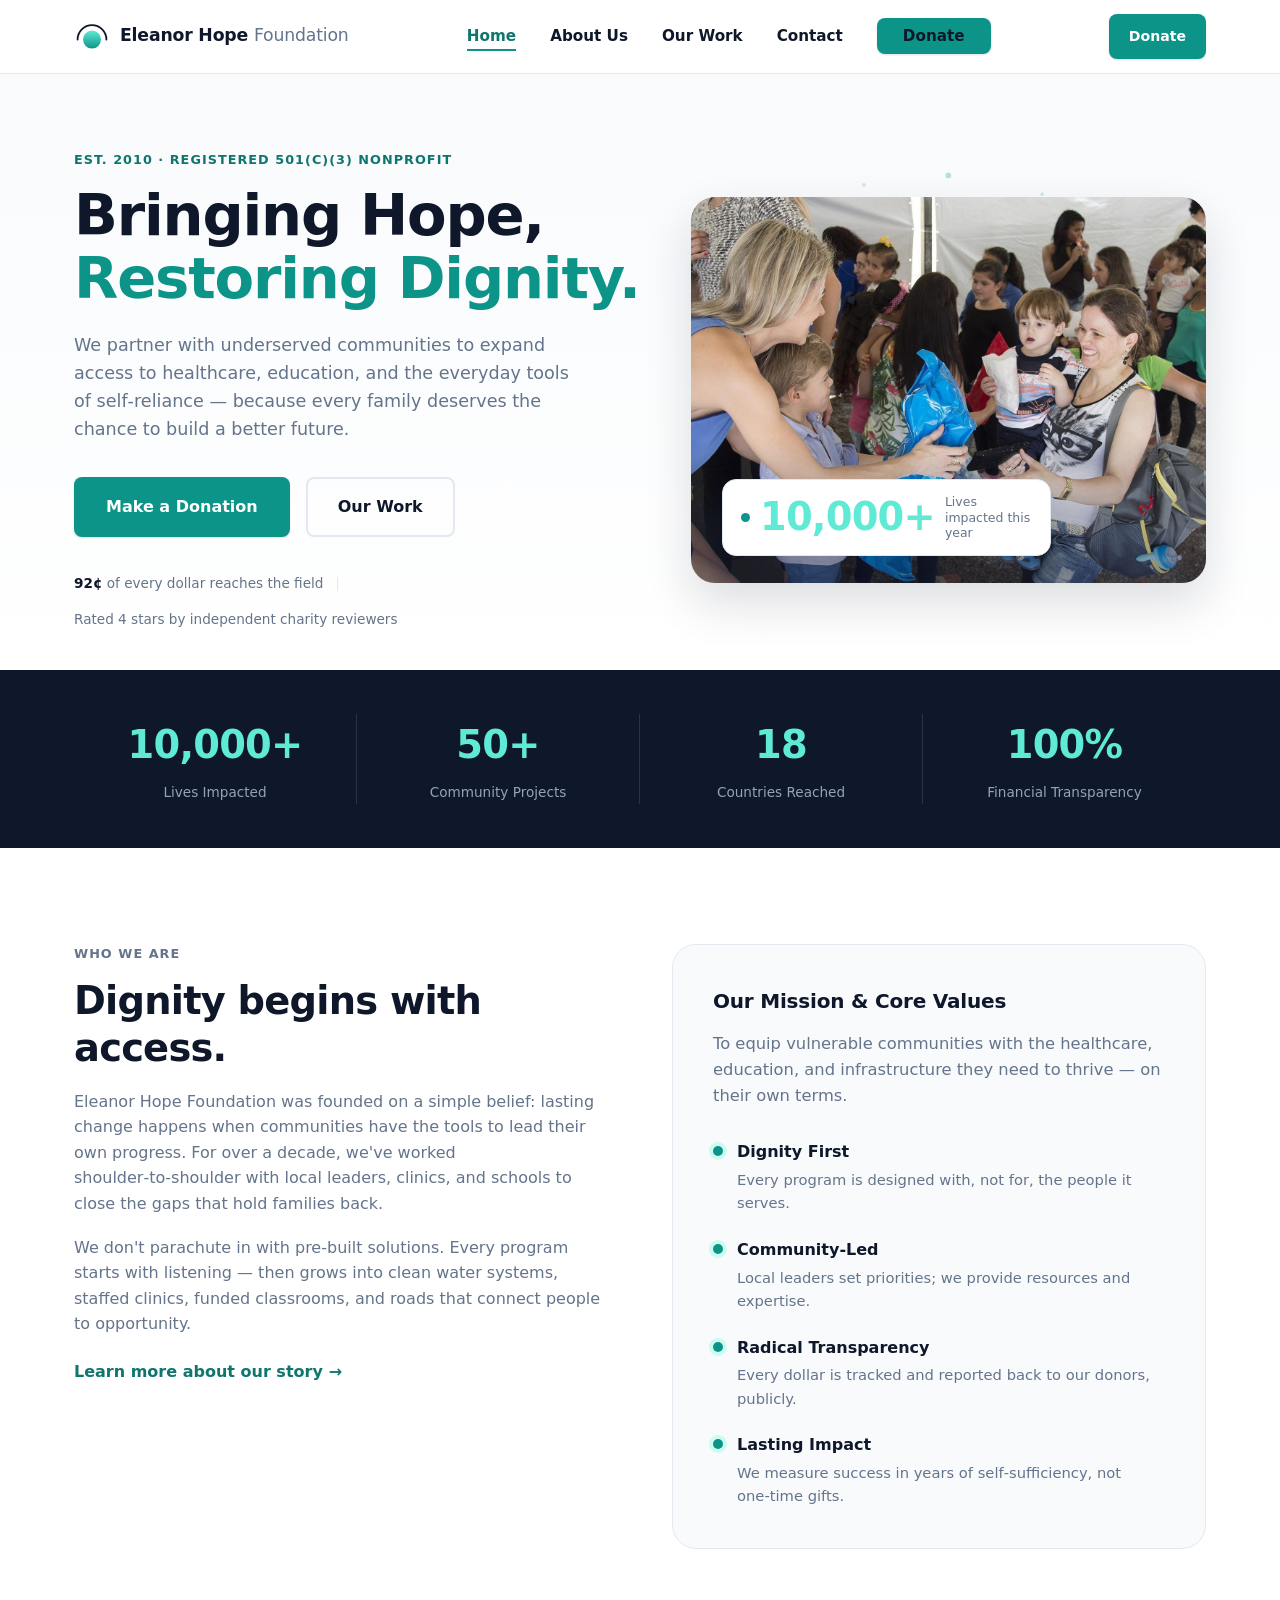
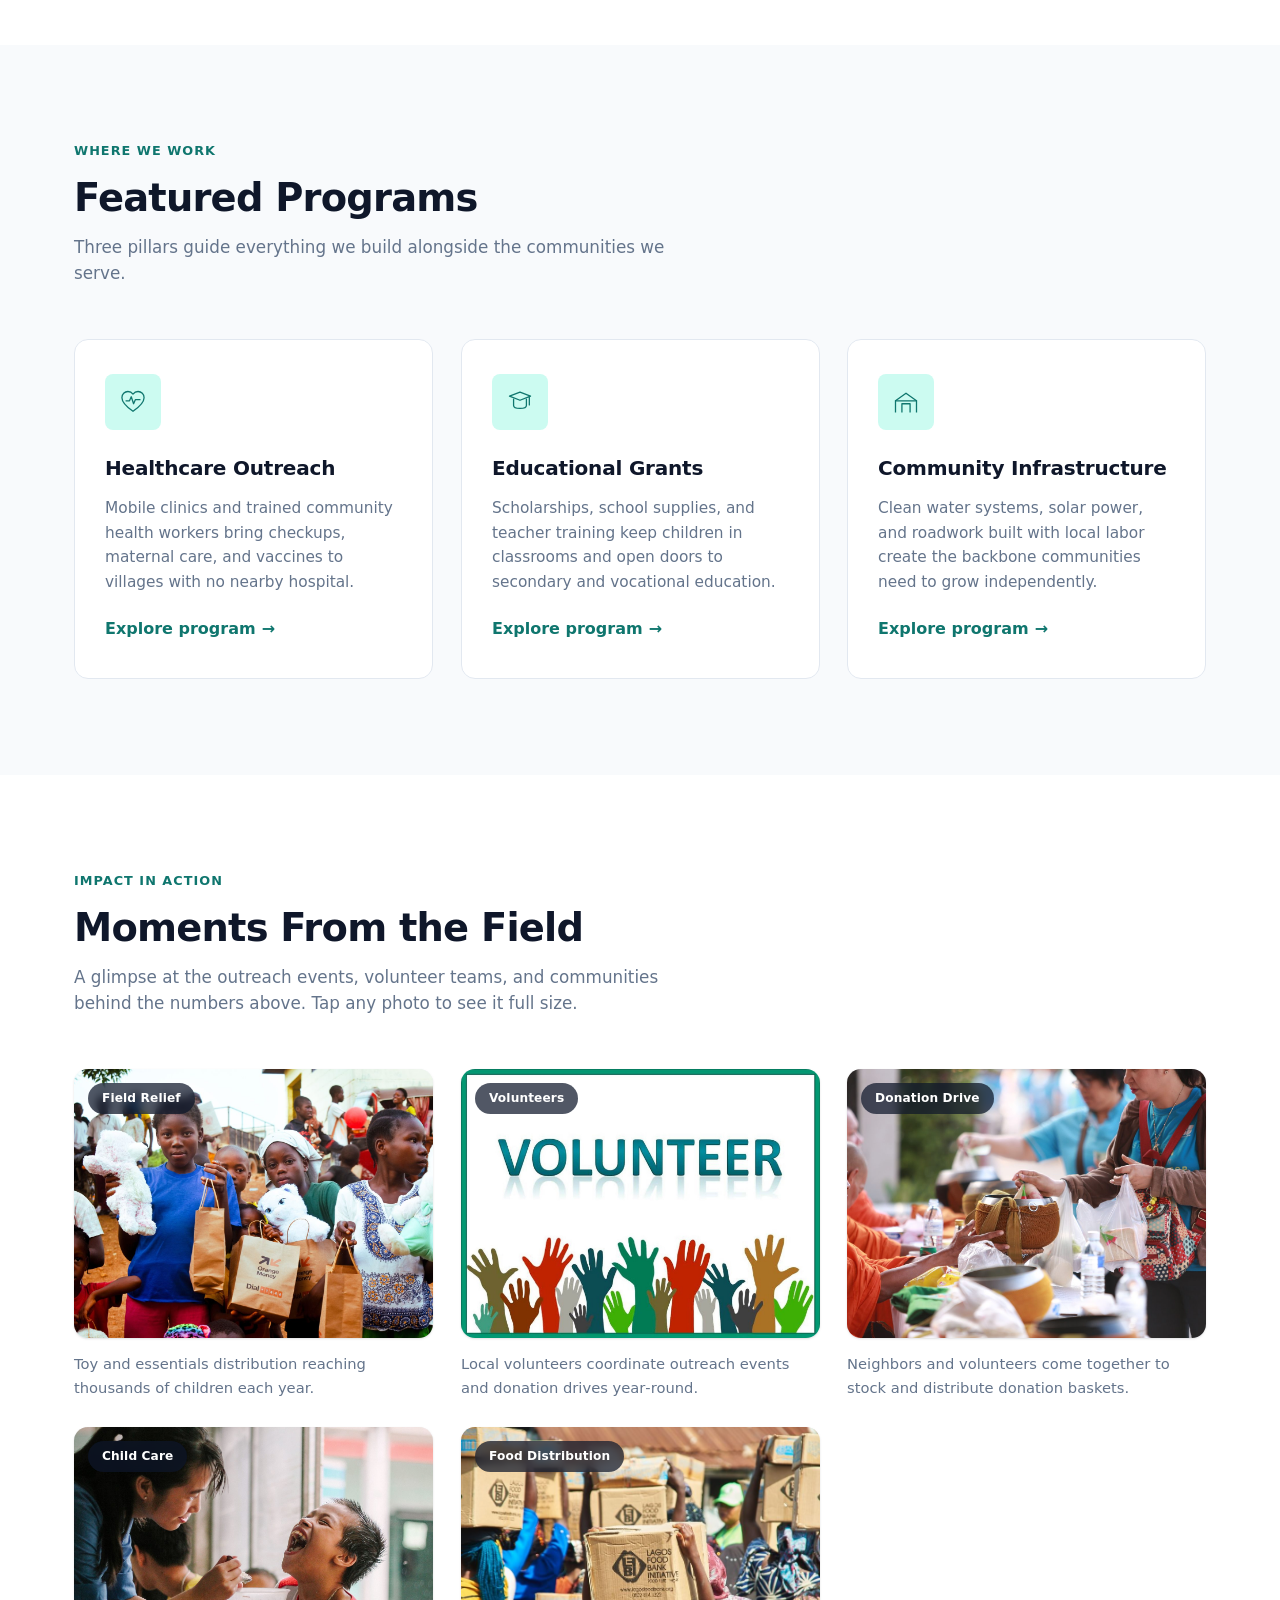
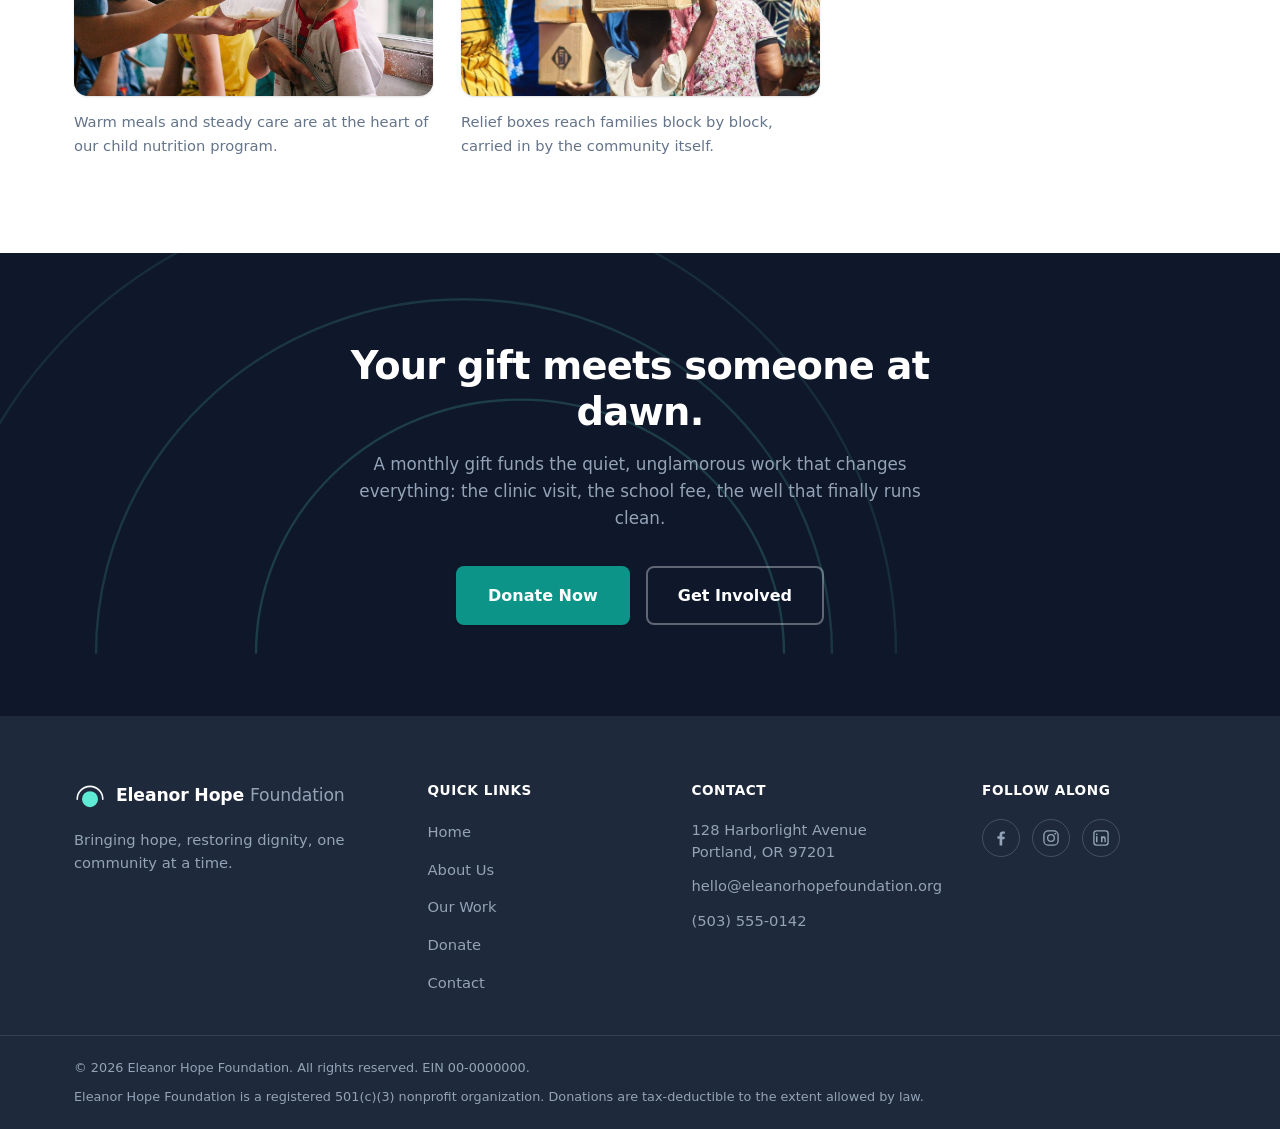
==== commit 0b232e8a: "Add new gallery images and update homepage prompt structure" ====
--- a/index.html
+++ b/index.html
@@ -250,31 +250,64 @@
       <div class="section-heading reveal">
         <p class="eyebrow">Impact in Action</p>
         <h2>Moments From the Field</h2>
-        <p class="section-sub">A glimpse at the outreach events, volunteer teams, and communities behind the numbers above.</p>
+        <p class="section-sub">A glimpse at the outreach events, volunteer teams, and communities behind the numbers above. Tap any photo to see it full size.</p>
       </div>
 
       <div class="gallery-grid">
 
         <figure class="gallery-card reveal">
-          <div class="gallery-media">
+          <div class="gallery-media" tabindex="0" role="button" aria-label="View enlarged photo: Field relief and supplies distribution">
             <img
               src="images/community-outreach.jpg"
               alt="A group of children hold stuffed animal toys and gift bags after a community aid distribution event."
               loading="lazy" width="1400" height="933">
-            <span class="gallery-badge">Community Outreach</span>
+            <span class="gallery-badge">Field Relief</span>
           </div>
           <figcaption>Toy and essentials distribution reaching thousands of children each year.</figcaption>
         </figure>
 
         <figure class="gallery-card reveal">
-          <div class="gallery-media">
+          <div class="gallery-media" tabindex="0" role="button" aria-label="View enlarged photo: Volunteer network">
             <img
               src="images/volunteer-banner.jpg"
               alt="Illustration of raised hands in many colors beneath the word Volunteer, encouraging community members to get involved."
               loading="lazy" width="1400" height="1050">
-            <span class="gallery-badge">Volunteer Network</span>
+            <span class="gallery-badge">Volunteers</span>
           </div>
           <figcaption>Local volunteers coordinate outreach events and donation drives year‑round.</figcaption>
+        </figure>
+
+        <figure class="gallery-card reveal">
+          <div class="gallery-media" tabindex="0" role="button" aria-label="View enlarged photo: Community donation drive">
+            <img
+              src="images/donation-drive.jpg"
+              alt="Volunteers hand bags of food and household supplies to community members during a neighborhood donation drive."
+              loading="lazy" width="1400" height="933">
+            <span class="gallery-badge">Donation Drive</span>
+          </div>
+          <figcaption>Neighbors and volunteers come together to stock and distribute donation baskets.</figcaption>
+        </figure>
+
+        <figure class="gallery-card reveal">
+          <div class="gallery-media" tabindex="0" role="button" aria-label="View enlarged photo: Child nutrition and care program">
+            <img
+              src="images/child-care.jpg"
+              alt="A caregiver feeds a young child a warm meal, and the child laughs joyfully."
+              loading="lazy" width="1400" height="1063">
+            <span class="gallery-badge">Child Care</span>
+          </div>
+          <figcaption>Warm meals and steady care are at the heart of our child nutrition program.</figcaption>
+        </figure>
+
+        <figure class="gallery-card reveal">
+          <div class="gallery-media" tabindex="0" role="button" aria-label="View enlarged photo: Community relief box distribution">
+            <img
+              src="images/food-distribution.jpg"
+              alt="A line of community members carry boxes of relief supplies on their heads through a neighborhood."
+              loading="lazy" width="801" height="1200">
+            <span class="gallery-badge">Food Distribution</span>
+          </div>
+          <figcaption>Relief boxes reach families block by block, carried in by the community itself.</figcaption>
         </figure>
 
       </div>
@@ -363,6 +396,19 @@
   </div>
 </footer>
 
+<!-- ============ LIGHTBOX ============ -->
+<div class="lightbox" id="lightbox" role="dialog" aria-modal="true" aria-label="Enlarged gallery photo" aria-hidden="true">
+  <button class="lightbox-close" id="lightbox-close" type="button" aria-label="Close enlarged photo">
+    <svg viewBox="0 0 24 24" width="20" height="20" aria-hidden="true">
+      <path d="M6 6l12 12M18 6L6 18" fill="none" stroke="currentColor" stroke-width="2.2" stroke-linecap="round"/>
+    </svg>
+  </button>
+  <figure class="lightbox-content">
+    <img src="" alt="" id="lightbox-image">
+    <figcaption id="lightbox-caption"></figcaption>
+  </figure>
+</div>
+
 <script src="script.js"></script>
 </body>
 </html>
--- a/style.css
+++ b/style.css
@@ -512,6 +512,8 @@
   padding: 34px 30px;
   transition: transform var(--transition), box-shadow var(--transition), border-color var(--transition);
 }
+.programs-grid .program-card:nth-child(2) { transition-delay: 100ms; }
+.programs-grid .program-card:nth-child(3) { transition-delay: 200ms; }
 .program-card:hover {
   transform: translateY(-6px);
   box-shadow: var(--shadow-lg);
@@ -541,7 +543,7 @@
 
 .gallery-grid {
   display: grid;
-  grid-template-columns: repeat(2, 1fr);
+  grid-template-columns: repeat(3, 1fr);
   gap: 28px;
 }
 
@@ -554,30 +556,37 @@
   aspect-ratio: 4 / 3;
   box-shadow: var(--shadow-sm);
   background: var(--slate-100);
+  cursor: zoom-in;
 }
 .gallery-media img {
   width: 100%;
   height: 100%;
   object-fit: cover;
   display: block;
-  transition: transform 550ms cubic-bezier(0.4, 0, 0.2, 1);
-}
-.gallery-card:hover .gallery-media img {
-  transform: scale(1.08);
+  transition: transform 400ms cubic-bezier(0.4, 0, 0.2, 1);
+}
+.gallery-card:hover .gallery-media img,
+.gallery-media:focus-visible img {
+  transform: scale(1.05);
+}
+.gallery-media:focus-visible {
+  outline: 3px solid var(--teal);
+  outline-offset: 3px;
 }
 
 .gallery-badge {
   position: absolute;
-  left: 16px;
-  bottom: 16px;
+  top: 14px;
+  left: 14px;
   background: rgba(15, 23, 42, 0.72);
   color: var(--white);
   padding: 6px 14px;
   border-radius: 999px;
-  font-size: 0.78rem;
+  font-size: 0.76rem;
   font-weight: 600;
   letter-spacing: 0.01em;
   backdrop-filter: blur(4px);
+  pointer-events: none;
 }
 
 .gallery-card figcaption {
@@ -586,10 +595,73 @@
   font-size: 0.92rem;
 }
 
-/* Stagger the reveal so cards don't all fade in at once */
-.gallery-grid .gallery-card:nth-child(2) { transition-delay: 120ms; }
-.programs-grid .program-card:nth-child(2) { transition-delay: 100ms; }
-.programs-grid .program-card:nth-child(3) { transition-delay: 200ms; }
+/* Stagger the reveal so cards don't all fade in at once (2 rows of 3) */
+.gallery-grid .gallery-card:nth-child(3n+2) { transition-delay: 90ms; }
+.gallery-grid .gallery-card:nth-child(3n+3) { transition-delay: 180ms; }
+
+/* ============ Lightbox ============ */
+.lightbox {
+  position: fixed;
+  inset: 0;
+  z-index: 300;
+  display: flex;
+  align-items: center;
+  justify-content: center;
+  padding: 28px;
+  background: rgba(15, 23, 42, 0.92);
+  opacity: 0;
+  visibility: hidden;
+  transition: opacity var(--transition);
+}
+.lightbox.open {
+  opacity: 1;
+  visibility: visible;
+}
+.lightbox-content {
+  margin: 0;
+  max-width: min(880px, 92vw);
+  max-height: 88vh;
+  display: flex;
+  flex-direction: column;
+  align-items: center;
+}
+.lightbox-content img {
+  display: block;
+  width: auto;
+  height: auto;
+  max-width: 100%;
+  max-height: 76vh;
+  object-fit: contain;
+  border-radius: var(--radius-md);
+  box-shadow: var(--shadow-lg);
+  background: var(--navy-700);
+}
+.lightbox-content figcaption {
+  margin-top: 16px;
+  color: var(--slate-200);
+  font-size: 0.95rem;
+  text-align: center;
+  max-width: 60ch;
+}
+.lightbox-close {
+  position: absolute;
+  top: 24px;
+  right: 24px;
+  width: 44px;
+  height: 44px;
+  border-radius: 50%;
+  background: rgba(248, 250, 252, 0.12);
+  border: 1px solid rgba(248, 250, 252, 0.3);
+  color: var(--white);
+  display: flex;
+  align-items: center;
+  justify-content: center;
+  transition: background var(--transition), transform var(--transition);
+}
+.lightbox-close:hover {
+  background: rgba(248, 250, 252, 0.22);
+  transform: scale(1.06);
+}
 
 /* ============ CTA banner ============ */
 .cta-banner {
@@ -732,8 +804,10 @@
   .main-nav .btn-donate-mobile { display: inline-flex; margin-top: 8px; }
 
   .programs-grid { grid-template-columns: 1fr; }
-  .gallery-grid { grid-template-columns: 1fr; }
-  .gallery-grid .gallery-card:nth-child(2) { transition-delay: 0ms; }
+  .gallery-grid { grid-template-columns: repeat(2, 1fr); }
+  .gallery-grid .gallery-card:nth-child(3n+2),
+  .gallery-grid .gallery-card:nth-child(3n+3) { transition-delay: 0ms; }
+  .gallery-grid .gallery-card:nth-child(even) { transition-delay: 100ms; }
   .stats-grid { grid-template-columns: repeat(2, 1fr); row-gap: 32px; }
   .stat:nth-child(2) { border-right: none; }
   .stat:nth-child(1), .stat:nth-child(2) {
@@ -749,6 +823,10 @@
   .footer-grid { grid-template-columns: 1fr; gap: 36px; }
   .footer-bottom-inner { flex-direction: column; }
   .hero-float-card { position: static; margin-top: 20px; width: fit-content; }
+  .gallery-grid { grid-template-columns: 1fr; }
+  .gallery-grid .gallery-card { transition-delay: 0ms !important; }
+  .lightbox { padding: 16px; }
+  .lightbox-close { top: 12px; right: 12px; }
 }
 
 /* ============================================
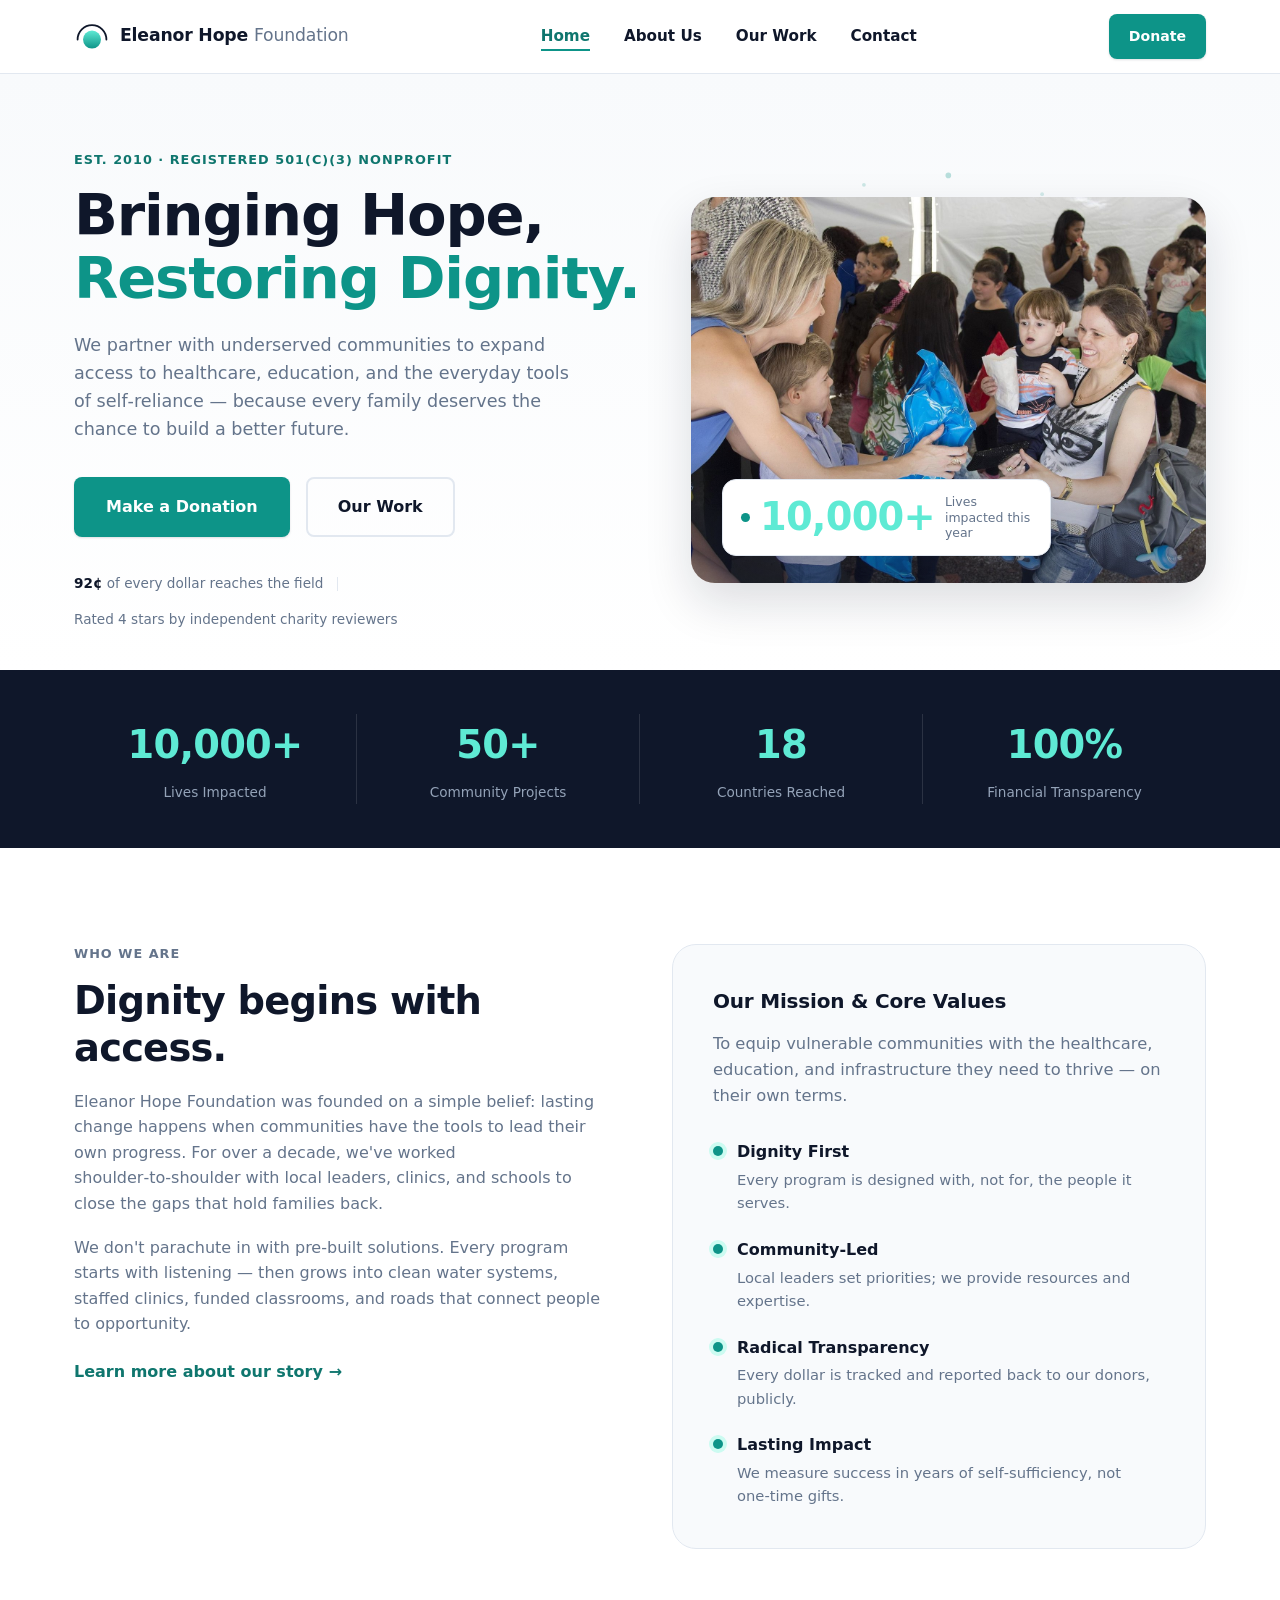
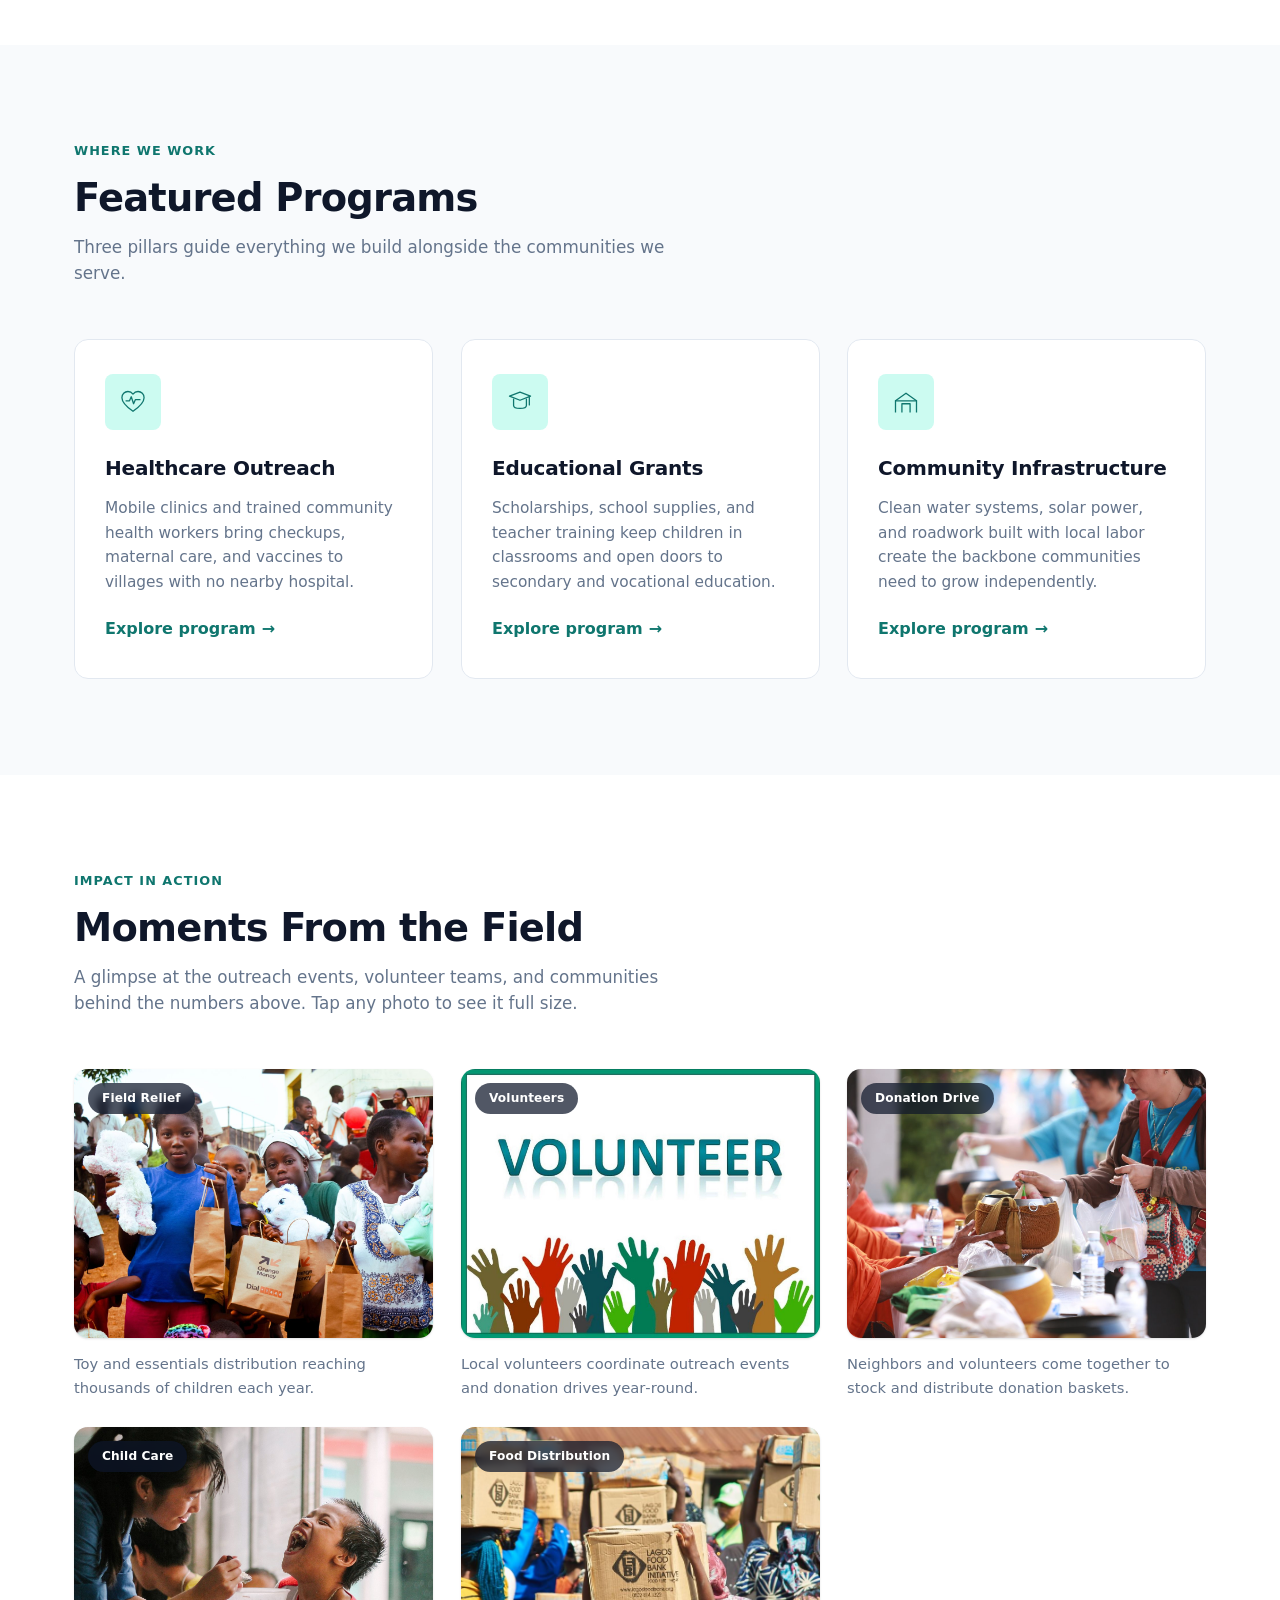
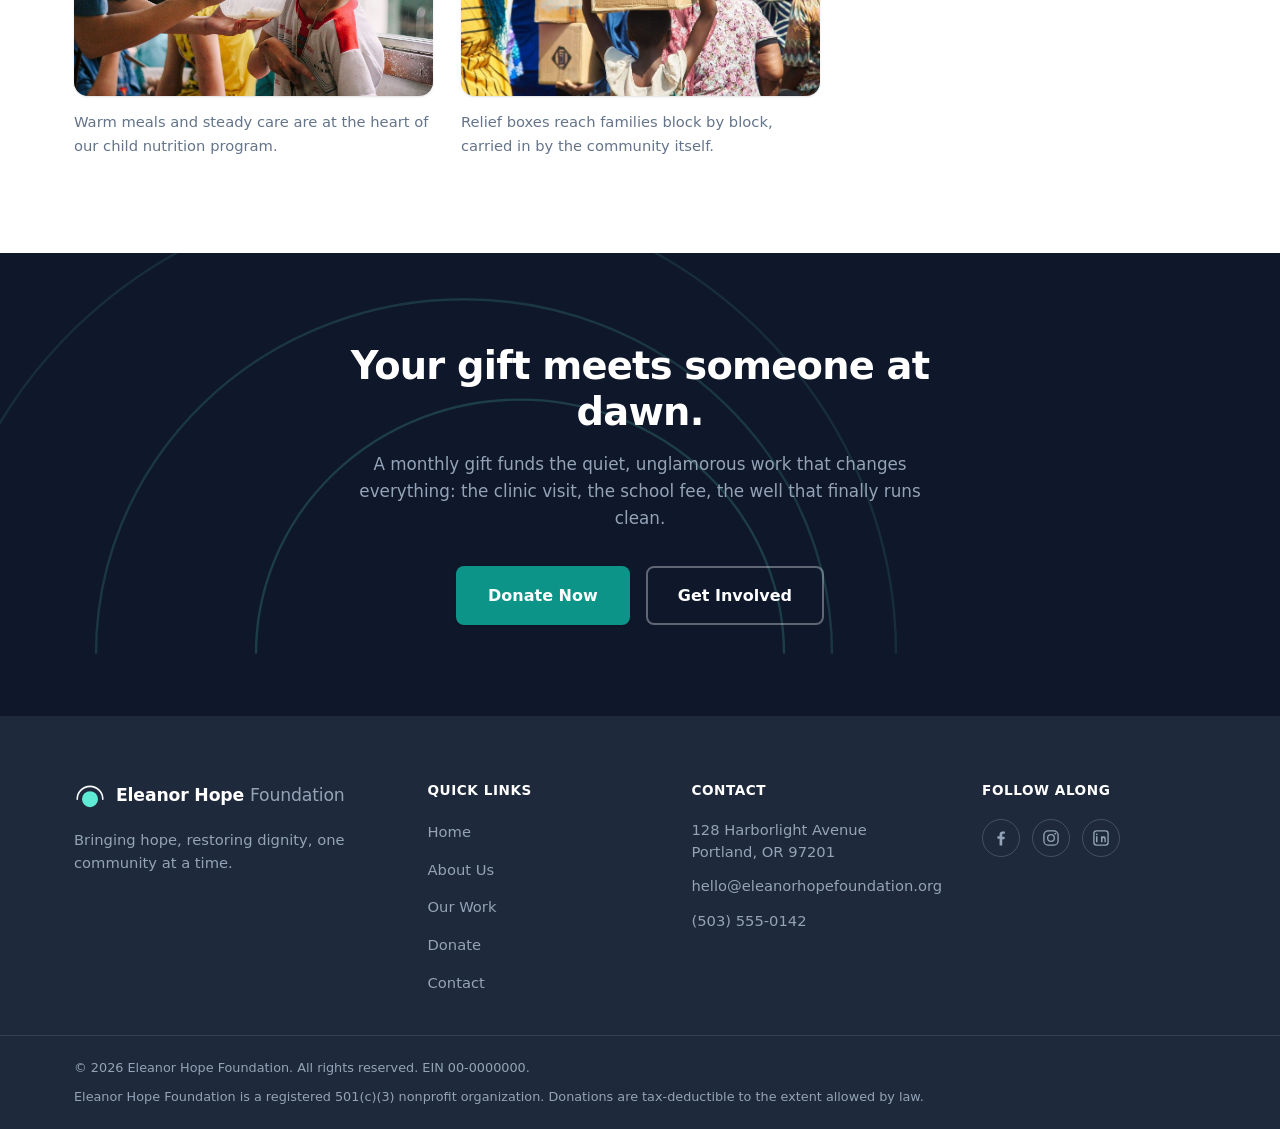
==== commit cc70abf4: "Fix duplicate donate button in navigation header" ====
--- a/index.html
+++ b/index.html
@@ -36,7 +36,6 @@
         <li><a href="about.html">About Us</a></li>
         <li><a href="programs.html">Our Work</a></li>
         <li><a href="contact.html">Contact</a></li>
-        <li><a href="donate.html" class="btn btn-primary btn-donate-mobile">Donate</a></li>
       </ul>
     </nav>
     <div class="nav-backdrop" id="nav-backdrop"></div>
